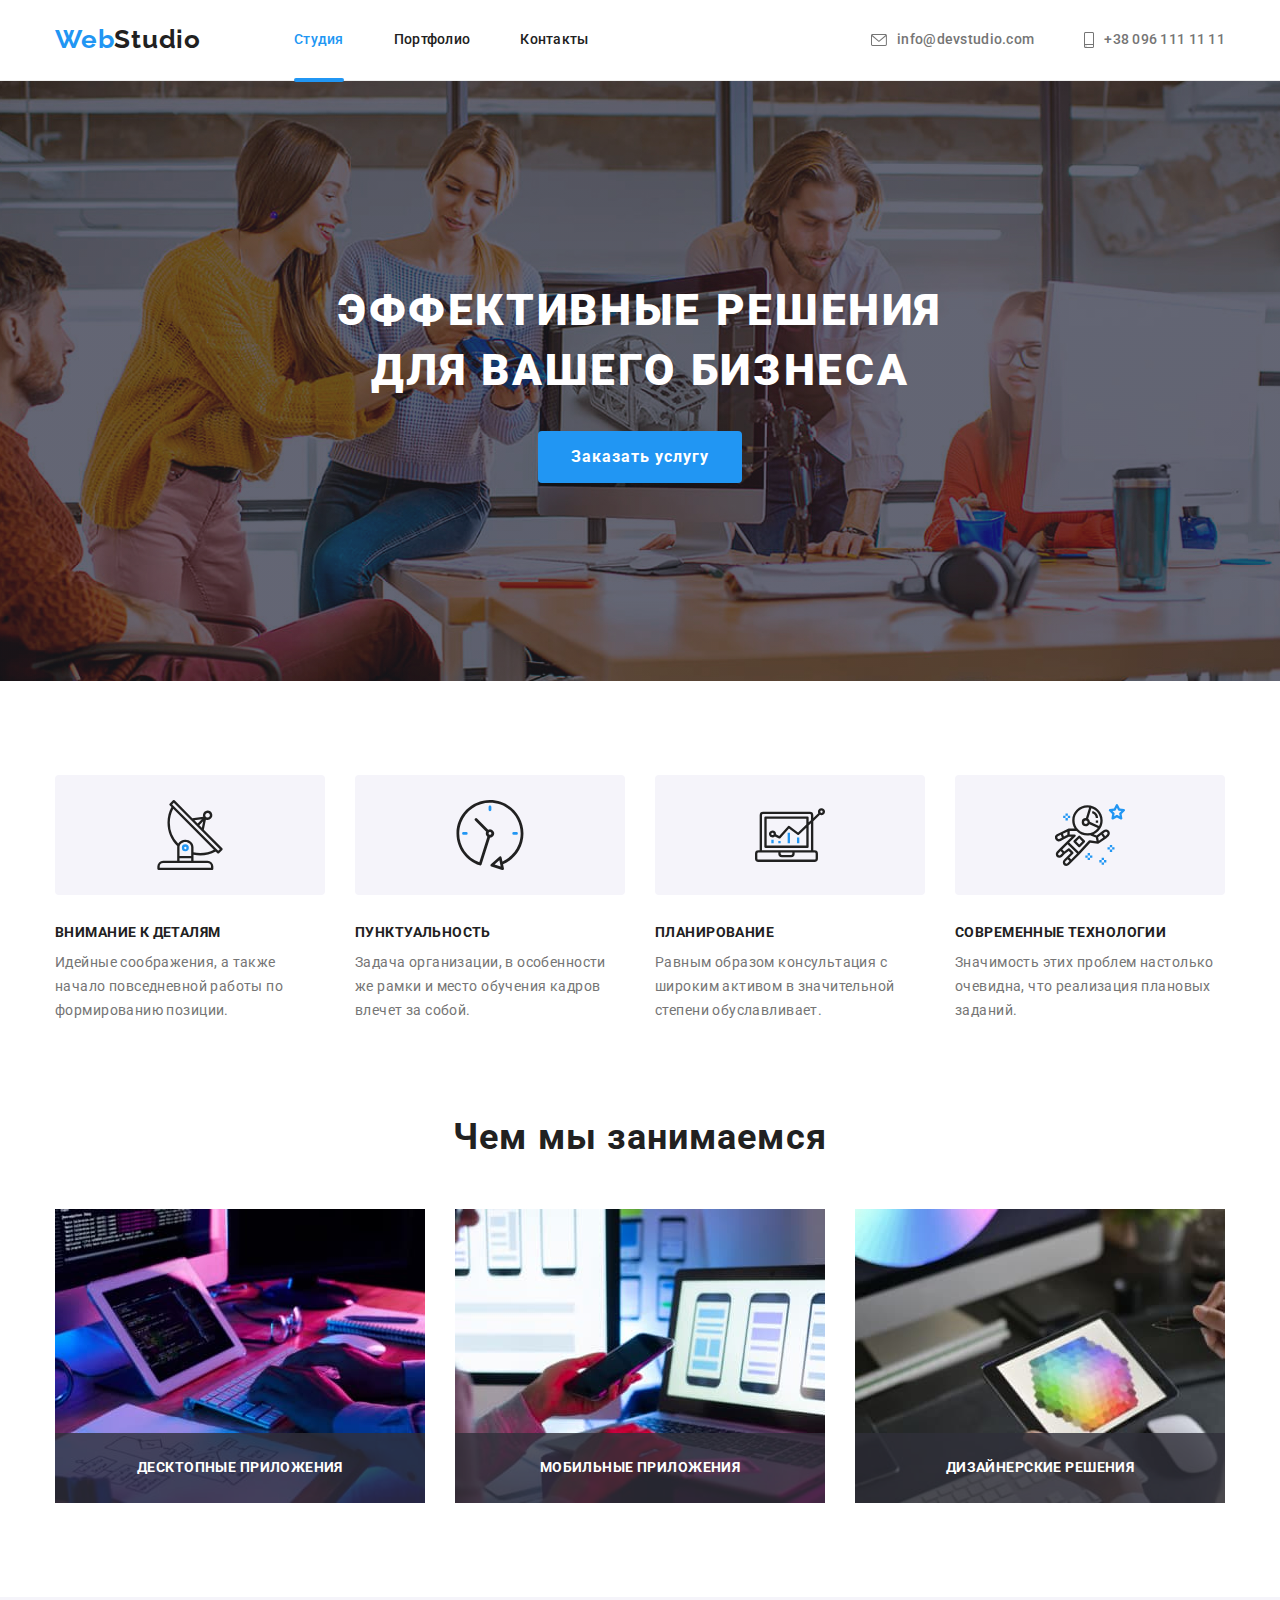
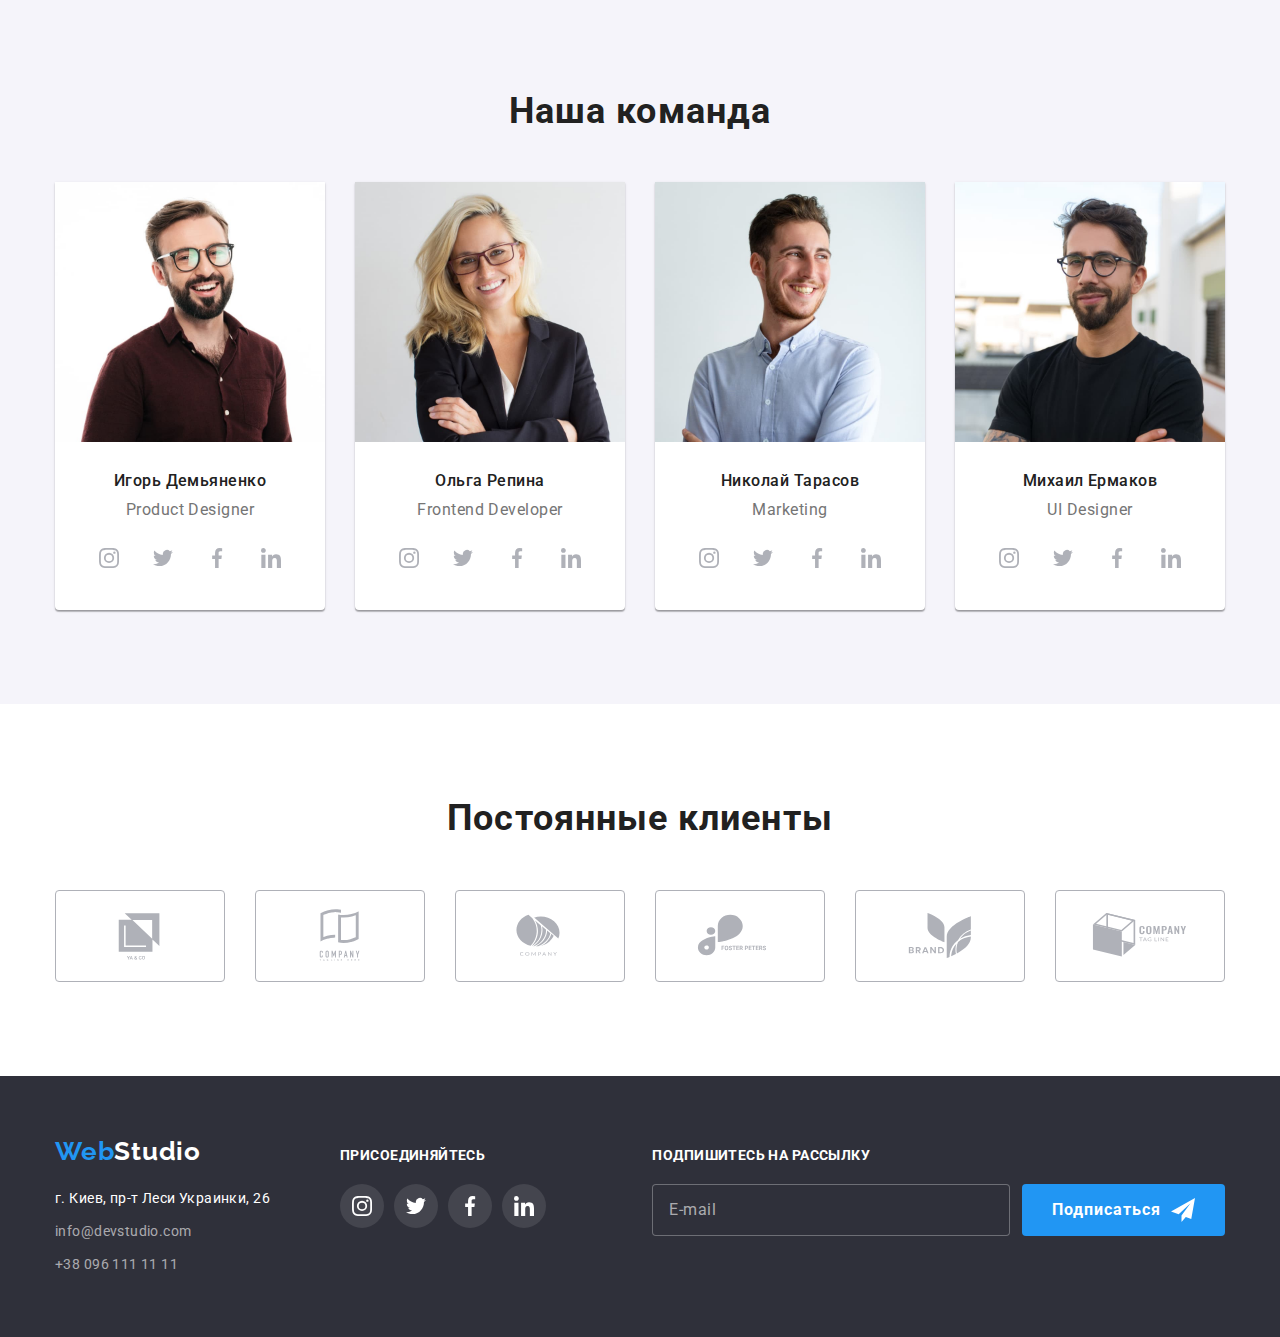
==== index.html @ a0049882 "Clone" ====
<!DOCTYPE html>
<html lang="ru">
  <head>
    <meta charset="UTF-8" />
    <meta http-equiv="X-UA-Compatible" content="IE=edge" />
    <meta name="viewport" content="width=device-width, initial-scale=1.0" />
    <title>Студия</title>
    <link rel="preconnect" href="https://fonts.googleapis.com" />
    <link rel="preconnect" href="https://fonts.gstatic.com" crossorigin />
    <link
      href="https://fonts.googleapis.com/css2?family=Raleway:wght@700&family=Roboto:wght@400;500;700&display=swap"
      rel="stylesheet"
    />
    <link
      rel="stylesheet"
      href="https://cdnjs.cloudflare.com/ajax/libs/modern-normalize/1.1.0/modern-normalize.min.css"
    />
    <link rel="stylesheet" href="./css/styles.css" />
  </head>
  <body>
    <!--Верхняя линия -->
    <header class="page-header">
      <div class="container header">
        <nav class="navbar">
          <a href="" lang="en" class="logo link">
            Web<span class="logo-black">Studio</span>
          </a>
          <ul class="site-nav list">
            <li class="item">
              <a href="./index.html" class="link current">Студия</a>
            </li>
            <li class="item">
              <a href="./potrfolio.html" class="link">Портфолио</a>
            </li>
            <li class="item"><a href="" class="link">Контакты</a></li>
          </ul>
        </nav>
        <ul class="contacts list">
          <li class="item">
            <a href="mailto:info@devstudio.com" class="link">
              <svg class="contacts-icon" width="16" height="12">
                <use href="./images/sprite.svg#icon-mail"></use></svg
              >info@devstudio.com</a
            >
          </li>
          <li class="item">
            <a href="tel:+380961111111" class="link"
              ><svg class="contacts-icon" width="10" height="16">
                <use href="./images/sprite.svg#icon-tel"></use></svg
              >+38 096 111 11 11</a
            >
          </li>
        </ul>
      </div>
    </header>
    <main>
      <!--Герой-->
      <section class="section hero">
        <div class="container">
          <h1 class="hero-title">Эффективные решения для вашего бизнеса</h1>
          <button data-modal-open type="button" class="button primary">
            Заказать услугу
          </button>
        </div>
      </section>
      <!--Особенности-->
      <section class="section">
        <div class="container">
          <ul class="features list">
            <li class="item">
              <div class="features-thumb">
                <svg class="features-icon" width="70" height="70">
                  <use href="./images/sprite.svg#icon-antenna"></use>
                </svg>
              </div>
              <h3 class="features-title">Внимание к деталям</h3>
              <p class="features-text">
                Идейные соображения, а также начало повседневной работы по
                формированию позиции.
              </p>
            </li>
            <li class="item">
              <div class="features-thumb">
                <svg class="features-icon" width="70" height="70">
                  <use href="./images/sprite.svg#icon-clock"></use>
                </svg>
              </div>
              <h3 class="features-title">Пунктуальность</h3>
              <p class="features-text">
                Задача организации, в особенности же рамки и место обучения
                кадров влечет за собой.
              </p>
            </li>
            <li class="item">
              <div class="features-thumb">
                <svg class="features-icon" width="70" height="70">
                  <use href="./images/sprite.svg#icon-diagram"></use>
                </svg>
              </div>
              <h3 class="features-title">Планирование</h3>
              <p class="features-text">
                Равным образом консультация с широким активом в значительной
                степени обуславливает.
              </p>
            </li>
            <li class="item">
              <div class="features-thumb">
                <svg class="features-icon" width="70" height="70">
                  <use href="./images/sprite.svg#icon-astronaut"></use>
                </svg>
              </div>
              <h3 class="features-title">Современные технологии</h3>
              <p class="features-text">
                Значимость этих проблем настолько очевидна, что реализация
                плановых заданий.
              </p>
            </li>
          </ul>
        </div>
      </section>
      <!--Чем мы занимаемся-->
      <section class="section occupation-section">
        <div class="container">
          <h2 class="section-title">Чем мы занимаемся</h2>
          <ul class="occupation list">
            <li class="item">
              <div class="occupation-thumb">
                <img src="./images/occup1.jpg" alt="Верстка" width="370" />
                <p class="occupation-text">Десктопные приложения</p>
              </div>
            </li>
            <li class="item">
              <div class="occupation-thumb">
                <img
                  src="./images/occup2.jpg"
                  alt="Адаптивный веб-дизайн"
                  width="370"
                />
                <p class="occupation-text">Мобильные приложения</p>
              </div>
            </li>
            <li class="item">
              <div class="occupation-thumb">
                <img src="./images/occup3.jpg" alt="Веб-дизайн" width="370" />
                <p class="occupation-text">Дизайнерские решения</p>
              </div>
            </li>
          </ul>
        </div>
      </section>
      <!--Наша команда-->
      <section class="section team">
        <div class="container">
          <h2 class="section-title">Наша команда</h2>
          <ul class="team list">
            <li class="item">
              <img
                src="./images/team1.jpg"
                alt="Игорь Демьяненко"
                width="270"
              />
              <div class="team-information">
                <h3 class="team-members">Игорь Демьяненко</h3>
                <p lang="en" class="team-position">Product Designer</p>
                <ul class="team-social-list list">
                  <li class="item">
                    <a href="" class="team-social-thumb link"
                      ><svg class="team-social-icon" width="20" height="20">
                        <use
                          href="./images/sprite.svg#icon-instagram"
                        ></use></svg
                    ></a>
                  </li>
                  <li class="item">
                    <a href="" class="team-social-thumb link"
                      ><svg class="team-social-icon" width="20" height="20">
                        <use href="./images/sprite.svg#icon-twitter"></use></svg
                    ></a>
                  </li>
                  <li class="item">
                    <a href="" class="team-social-thumb link"
                      ><svg class="team-social-icon" width="20" height="20">
                        <use
                          href="./images/sprite.svg#icon-facebook"
                        ></use></svg
                    ></a>
                  </li>
                  <li class="item">
                    <a href="" class="team-social-thumb link"
                      ><svg class="team-social-icon" width="20" height="20">
                        <use
                          href="./images/sprite.svg#icon-linkedin"
                        ></use></svg
                    ></a>
                  </li>
                </ul>
              </div>
            </li>
            <li class="item">
              <img src="./images/team2.jpg" alt="Ольга Репина" width="270" />
              <div class="team-information">
                <h3 class="team-members">Ольга Репина</h3>
                <p lang="en" class="team-position">Frontend Developer</p>
                <ul class="team-social-list list">
                  <li class="item">
                    <a href="" class="team-social-thumb link"
                      ><svg class="team-social-icon" width="20" height="20">
                        <use
                          href="./images/sprite.svg#icon-instagram"
                        ></use></svg
                    ></a>
                  </li>
                  <li class="item">
                    <a href="" class="team-social-thumb link"
                      ><svg class="team-social-icon" width="20" height="20">
                        <use href="./images/sprite.svg#icon-twitter"></use></svg
                    ></a>
                  </li>
                  <li class="item">
                    <a href="" class="team-social-thumb link"
                      ><svg class="team-social-icon" width="20" height="20">
                        <use
                          href="./images/sprite.svg#icon-facebook"
                        ></use></svg
                    ></a>
                  </li>
                  <li class="item">
                    <a href="" class="team-social-thumb link"
                      ><svg class="team-social-icon" width="20" height="20">
                        <use
                          href="./images/sprite.svg#icon-linkedin"
                        ></use></svg
                    ></a>
                  </li>
                </ul>
              </div>
            </li>
            <li class="item">
              <img src="./images/team3.jpg" alt="Николай Тарасов" width="270" />
              <div class="team-information">
                <h3 class="team-members">Николай Тарасов</h3>
                <p lang="en" class="team-position">Marketing</p>
                <ul class="team-social-list list">
                  <li class="item">
                    <a href="" class="team-social-thumb link"
                      ><svg class="team-social-icon" width="20" height="20">
                        <use
                          href="./images/sprite.svg#icon-instagram"
                        ></use></svg
                    ></a>
                  </li>
                  <li class="item">
                    <a href="" class="team-social-thumb link"
                      ><svg class="team-social-icon" width="20" height="20">
                        <use href="./images/sprite.svg#icon-twitter"></use></svg
                    ></a>
                  </li>
                  <li class="item">
                    <a href="" class="team-social-thumb link"
                      ><svg class="team-social-icon" width="20" height="20">
                        <use
                          href="./images/sprite.svg#icon-facebook"
                        ></use></svg
                    ></a>
                  </li>
                  <li class="item">
                    <a href="" class="team-social-thumb link"
                      ><svg class="team-social-icon" width="20" height="20">
                        <use
                          href="./images/sprite.svg#icon-linkedin"
                        ></use></svg
                    ></a>
                  </li>
                </ul>
              </div>
            </li>
            <li class="item">
              <img src="./images/team4.jpg" alt="Михаил Ермаков" width="270" />
              <div class="team-information">
                <h3 class="team-members">Михаил Ермаков</h3>
                <p lang="en" class="team-position">UI Designer</p>
                <ul class="team-social-list list">
                  <li class="item">
                    <a href="" class="team-social-thumb link"
                      ><svg class="team-social-icon" width="20" height="20">
                        <use
                          href="./images/sprite.svg#icon-instagram"
                        ></use></svg
                    ></a>
                  </li>
                  <li class="item">
                    <a href="" class="team-social-thumb link"
                      ><svg class="team-social-icon" width="20" height="20">
                        <use href="./images/sprite.svg#icon-twitter"></use></svg
                    ></a>
                  </li>
                  <li class="item">
                    <a href="" class="team-social-thumb link"
                      ><svg class="team-social-icon" width="20" height="20">
                        <use
                          href="./images/sprite.svg#icon-facebook"
                        ></use></svg
                    ></a>
                  </li>
                  <li class="item">
                    <a href="" class="team-social-thumb link"
                      ><svg class="team-social-icon" width="20" height="20">
                        <use
                          href="./images/sprite.svg#icon-linkedin"
                        ></use></svg
                    ></a>
                  </li>
                </ul>
              </div>
            </li>
          </ul>
        </div>
      </section>
      <section class="section clients">
        <div class="container">
          <h2 class="section-title">Постоянные клиенты</h2>
          <ul class="clients-list list">
            <li class="item">
              <a href="" class="client-thumb link">
                <svg class="clients-icon" width="106" height="60">
                  <use href="./images/sprite.svg#icon-client-1"></use>
                </svg>
              </a>
            </li>
            <li class="item">
              <a href="" class="client-thumb link">
                <svg class="clients-icon" width="106" height="60">
                  <use href="./images/sprite.svg#icon-client-2"></use>
                </svg>
              </a>
            </li>
            <li class="item">
              <a href="" class="client-thumb link">
                <svg class="clients-icon" width="106" height="60">
                  <use href="./images/sprite.svg#icon-client-3"></use>
                </svg>
              </a>
            </li>
            <li class="item">
              <a href="" class="client-thumb link">
                <svg class="clients-icon" width="106" height="60">
                  <use href="./images/sprite.svg#icon-client-4"></use>
                </svg>
              </a>
            </li>
            <li class="item">
              <a href="" class="client-thumb link">
                <svg class="clients-icon" width="106" height="60">
                  <use href="./images/sprite.svg#icon-client-5"></use>
                </svg>
              </a>
            </li>
            <li class="item">
              <a href="" class="client-thumb link">
                <svg class="clients-icon" width="106" height="60">
                  <use href="./images/sprite.svg#icon-client-6"></use>
                </svg>
              </a>
            </li>
          </ul>
        </div>
      </section>
    </main>
    <!--Футер-->
    <footer class="section footer">
      <div class="container footer-flex">
        <div class="address-information">
          <a href="" lang="en" class="logo-footer link">
            Web<span class="logo-white">Studio</span>
          </a>
          <address class="address">
            <ul class="address-list list">
              <li class="item address-city">г. Киев, пр-т Леси Украинки, 26</li>
              <li class="item">
                <a href="mailto:info@devstudio.com" class="address-mail link"
                  >info@devstudio.com</a
                >
              </li>
              <li class="item">
                <a href="tel:+380961111111" class="address-tel link"
                  >+38 096 111 11 11</a
                >
              </li>
            </ul>
          </address>
        </div>
        <div class="footer-social">
          <p class="footer-text">Присоединяйтесь</p>
          <ul class="footer-social-list list">
            <li class="item">
              <a href="" class="footer-social-thumb link"
                ><svg class="footer-social-icon" width="20" height="20">
                  <use href="./images/sprite.svg#icon-instagram"></use></svg
              ></a>
            </li>
            <li class="item">
              <a href="" class="footer-social-thumb link"
                ><svg class="footer-social-icon" width="20" height="20">
                  <use href="./images/sprite.svg#icon-twitter"></use></svg
              ></a>
            </li>
            <li class="item">
              <a href="" class="footer-social-thumb link"
                ><svg class="footer-social-icon" width="20" height="20">
                  <use href="./images/sprite.svg#icon-facebook"></use></svg
              ></a>
            </li>
            <li class="item">
              <a href="" class="footer-social-thumb link"
                ><svg class="footer-social-icon" width="20" height="20">
                  <use href="./images/sprite.svg#icon-linkedin"></use></svg
              ></a>
            </li>
          </ul>
        </div>
        <div class="subscribe-information">
          <p class="subscribe-text">Подпишитесь на рассылку</p>
          <form class="subscribe">
            <div class="subscribe-form">
              <label for="subscribe"></label>
              <input
                type="email"
                name="subscribe"
                id="subscribe"
                placeholder="E-mail"
              />
              <button type="submit" class="button primary btn-subscribe">
                Подписаться
                <svg width="24" height="24" class="subscribe-icon">
                  <use href="./images/sprite.svg#icon-send"></use>
                </svg>
              </button>
            </div>
          </form>
        </div>
      </div>
    </footer>
    <div class="backdrop is-hidden" data-modal>
      <div class="modal">
        <button data-modal-close type="button" class="button-modal">
          <svg width="18" height="18">
            <use href="./images/sprite.svg#icon-close"></use>
          </svg>
        </button>
        <p class="modal-text">Оставьте свои данные, мы вам перезвоним</p>
        <form>
          <div class="modal-form">
            <label for="name" class="form-text">Имя</label>
            <input type="text" name="name" id="name" />
            <svg class="modal-icon" width="12" height="12">
              <use href="./images/sprite.svg#icon-person"></use>
            </svg>
          </div>
          <div class="modal-form">
            <label for="tel" class="form-text">Телефон</label>
            <input type="tel" name="tel" id="tel" />
            <svg class="modal-icon" width="13" height="13">
              <use href="./images/sprite.svg#icon-tel-modal"></use>
            </svg>
          </div>
          <div class="modal-form">
            <label for="mail" class="form-text">Почта</label>
            <input type="email" name="mail" id="mail" />
            <svg class="modal-icon" width="15" height="12">
              <use href="./images/sprite.svg#icon-mail-modal"></use>
            </svg>
          </div>
          <div class="modal-form">
            <label for="comment" class="form-text">Комментарий</label>
            <textarea
              name="comment"
              id="comment"
              rows="7"
              placeholder="Введите текст"
            ></textarea>
          </div>
          <div class="modal-policy">
            <label for="policy" class="policy-text">
              <input
                type="checkbox"
                name="policy"
                id="policy"
                class="visually-hidden checkbox"
              />
              <svg class="check-icon" width="16" height="15">
                <use href="./images/sprite.svg#icon-check"></use>
              </svg>
              Соглашаюсь с рассылкой и принимаю
              <a href="" class="policy-link">Условия договора</a></label
            >
            <button type="submit" class="button submit-button">
              Отправить
            </button>
          </div>
        </form>
      </div>
    </div>
    <script src="./js/modal.js"></script>
  </body>
</html>
---- css/styles.css ----
:root{
--primary-text-color: #212121;
--secondary-text-color: #757575 ;
--accent-color: #2196F3;
--primary-white-color: #FFFFFF;
--button-bg-color: #F5F4FA;
--features-bg-color: #F5F4FA;
--team-bg-color: #F5F4FA;
--color-hover: #188ce8;
--secondary-bg-color: #2F303A;
--footer-address-color: rgba(255, 255, 255, 0.6);
--border-color: #EEEEEE;
--client-color: #AFB1B8;
--team-social-icons: #AFB1B8;
}

/*-----------------General*-----------------------*/
body {
    background-color: var(--primary-white-color);
    color: var(--primary-text-color);
    font-family: Roboto, sans-serif;
    font-size: 14px;
}

h1,
h2,
h3,
p
{
    margin-top: 0;
    margin-bottom: 0;
}

img{
    display: block;
}

.visually-hidden {
    clip: rect(0 0 0 0);
    clip-path: inset(50%);
    height: 1px;
    overflow: hidden;
    position: absolute;
    white-space: nowrap;
    width: 1px;
}

.container {
    width: 1200px;
    margin-left: auto;
    margin-right: auto;
    padding-left: 15px;
    padding-right: 15px;
    /*outline: 2px solid tomato;*/
}

.section {
    padding-top: 94px;
    padding-bottom: 94px;
}

.section-title {
    margin-bottom: 50px;

    font-size: 36px;
    line-height: 1.16;
    text-align: center;
    letter-spacing: 0.03em;
}
/* All lists*/
.list {
    list-style: none;
    padding: 0;
    margin: 0;
}

/*All links*/
.link{
    text-decoration: none;
}

/*----Header----*/
.page-header{
    border-bottom: 1px solid var(--border-color);
}
.header{
    display: flex;
    text-align: center;
}

 /*Logo*/
.navbar{
    display: flex;
    text-align: center;
}
.logo,
.logo-footer {
    padding-top: 24px;
    padding-bottom: 25px;

    color: var(--accent-color);
    font-family: Raleway, sans-serif;
    font-weight: 700;
    font-size: 26px;
    line-height: 1.2;
    letter-spacing: 0.03em;
}

.logo-footer{
    padding: 0px;
}
.logo-black {
    color: var(--primary-text-color);
}

.logo-white{
 color: var(--primary-white-color);
}


.site-nav{
    display: flex;
    margin-left: 93px;
    
}

.site-nav .item {
    position: relative;
}

.site-nav .item + .item{
    margin-left: 50px;
}
.site-nav .link {
    display: block;
    padding-top: 32px;
    padding-bottom: 32px;

    color: var(--primary-text-color);
    font-weight: 500;
    line-height: 1.14;
    letter-spacing: 0.02em;

    transition: color 250ms cubic-bezier(0.4, 0, 0.2, 1);
}
 
.site-nav .link::after{
    content: '';

    position: absolute;
    bottom: -2px;
    left: 0;

    display: block;

    width: 100%;
    height: 4px;
    border-radius: 2px;
    background-color: var(--accent-color);
    transform: scaleX(0);
    transition: transform 250ms cubic-bezier(0.4, 0, 0.2, 1);

}
.site-nav .link.current::after{
    transform: scaleX(1);
}

.site-nav .link:hover::after,
.site-nav .link:focus::after{
    transform: scaleX(1);
}

.site-nav .link:hover,
.site-nav .link:focus,
.contacts .link:hover,
.contacts .link:focus {
     color: var(--color-hover);
}

.site-nav .link.current {
     color: var(--accent-color);
}

.contacts{
    display:flex;
    margin-left: auto;

}

.contacts-icon{
    margin-right: 10px;
    fill: currentColor;

}


.contacts .item + .item{
    margin-left: 50px;
}


.contacts .link {
    display: flex;
    align-items: center;
    padding-top: 32px;
    padding-bottom: 32px;

    color: var(--secondary-text-color);
    text-decoration: none;
    font-weight: 500;
    line-height: 1.14;
    letter-spacing: 0.02em;

    transition: color 250ms cubic-bezier(0.4, 0, 0.2, 1);
 }
    
 /*Footer*/
    
.footer {
    padding-top: 60px;
    padding-bottom: 60px;

    background-color: var(--secondary-bg-color);
    
}

 .footer-flex {
     display: flex;
     align-items: baseline;
 }

.address {
    margin-top: 20px;
}

.address-list .item + .item{
    margin-top: 9px;
}

.address-city {
    color: var(--primary-white-color);
    font-style: normal;
    font-weight: 400;
    line-height: 1.71;
    letter-spacing: 0.03em;

}
    
.address-mail,
.address-tel {
    font-style: normal;
    color: var(--footer-address-color);
    font-weight: 400;
    line-height: 1.71;
    letter-spacing: 0.03em;

    transition: color 250ms cubic-bezier(0.4, 0, 0.2, 1);

 }
 .address-mail:focus,
 .address-mail:hover,
 .address-tel:focus,
 .address-tel:hover{
     color: var(--color-hover);
 }

 .footer-text{
     margin-bottom: 20px;

    color: var(--primary-white-color);
    font-weight: 700;
    font-size: 14px;
    line-height: 1.14;
    letter-spacing: 0.03em;
    text-transform: uppercase;
 }

.footer-social{
    margin-left: 70px;
}

.footer-social-list .item+.item{
    margin-left: 10px;
    
}
.footer-social-list{
    display: flex;

}


.footer-social-thumb{
    display: flex;
    justify-content: center;
    align-items: center;

    width: 44px;
    height: 44px;
    border-radius: 50%;
    background-color:  rgba(255, 255, 255, 0.1);
    fill: var(--primary-white-color);

    transition: background-color 250ms cubic-bezier(0.4, 0, 0.2, 1);

}

.footer-social-thumb:hover,
.footer-social-thumb:focus{
    background-color: var(--accent-color);
}

.subscribe-information{
    margin-left: auto;
}

.subscribe-form{
    display: flex;

}

.subscribe-icon {
    margin-left: 10px;

}

.button.btn-subscribe{
    display: inline-flex;
    align-items: center;
    margin-left: 12px;
    padding: 10px 29px;
}

.subscribe-text{
    margin-bottom: 20px;

    color: var(--primary-white-color);
    font-style: normal;
        font-weight: 700;
        font-size: 14px;
        line-height: 1.14;
        letter-spacing: 0.03em;
        text-transform: uppercase;
}
.subscribe input{
    margin: 0;
    color: var(--primary-white-color);
    width: 358px;
    background-color:  #2F303A;
    padding: 15px 0 15px 16px;
    border: 1px solid rgba(255, 255, 255, 0.3);
    border-radius: 4px;
}

.subscribe input::placeholder {
    font-style: normal;
    font-weight: 400;
    font-size: 16px;
    line-height: 1.25;
    letter-spacing: 0.03em;
    color: rgba(255, 255, 255, 0.6);
}

        /*Buttons*/
.button {
    display: inline-block;
    border-radius: 4px;
    padding: 10px 32px;
    min-width: 200px;
    border: 1px solid transparent;

    font-family: inherit;
    text-align: center;
    color: var(--primary-white-color);
    background-color: var(--accent-color);
    cursor: pointer;
}

.button.primary {
    
    font-weight: 700;
    font-size: 16px;
    line-height: 1.88;
    letter-spacing: 0.06em;

    transition: background-color 250ms cubic-bezier(0.4, 0, 0.2, 1);

}

.button.secondary {
    min-width: 73px;
    padding: 6px 22px;

    color: var(--primary-text-color);
    background-color: var(--button-bg-color);
    font-weight: 500;
    font-size: 16px;
    line-height: 1.62;
    letter-spacing: 0.03em;

    transition: background-color 250ms cubic-bezier(0.4, 0, 0.2, 1),
    color 250ms cubic-bezier(0.4, 0, 0.2, 1), box-shadow 250ms cubic-bezier(0.4, 0, 0.2, 1);
}

.button-modal {
    display: flex;
    position: absolute;
    top: 8px;
    right: 8px;
    justify-content: center;
    align-items: center;

     width: 30px;
     height: 30px;
     border-radius: 50%;
     border: 1px solid rgba(0, 0, 0, 0.1);
     background-color: #FFFFFF;
     cursor: pointer;
     transition: fill 250ms cubic-bezier(0.4, 0, 0.2, 1), border-color 250ms cubic-bezier(0.4, 0, 0.2, 1);

}

.button-modal:hover,
.button-modal:focus{
    border-color: var(--accent-color);
    fill: var(--accent-color);
}
    
.button.primary:focus,
.button.primary:hover{
    background-color:var(--color-hover) ;
}

.button.main-secondary {
    color: var(--primary-white-color);
    background-color: var(--color-hover);
}

.button.secondary:focus,
.button.secondary:hover{
    color: var(--primary-white-color);
    background-color: var(--color-hover);
    box-shadow: 0px 3px 1px rgba(0, 0, 0, 0.1), 0px 1px 2px rgba(0, 0, 0, 0.08), 0px 2px 2px rgba(0, 0, 0, 0.12);
 
}
   
 /* -----------------------Index*-----------------------*/

    /*Section hero*/

.hero{
    text-align: center;
    padding-top: 200px;
    padding-bottom: 200px;
    max-width: 1600px;
    height: 600px;
    margin-left: auto;
    margin-right: auto;

    background-color: var(--secondary-bg-color);
    background-image: linear-gradient(rgba(47, 48, 58, 0.4), rgba(47, 48, 58, 0.4)),
    url(../images/overlay.jpg);
    background-position: center;
    background-size: cover;
    background-repeat: no-repeat;
}

.hero-title{
    width: 696px;
    margin-right: auto;
    margin-left: auto;
    margin-bottom: 30px;

    color: var(--primary-white-color);
    font-weight: 900;
    font-size: 44px;
    line-height: 1.36;
    letter-spacing: 0.06em;
    text-transform: uppercase;

}

/*________MODAL______*/

.backdrop {
    position: fixed;
    top: 0;
    left: 0;
    width: 100%;
    height: 100%;
    background-color: rgba(0, 0, 0, 0.2);
    transition: opacity 250ms cubic-bezier(0.4, 0, 0.2, 1), visibility 250ms cubic-bezier(0.4, 0, 0.2, 1);
    opacity: 1;
}

.backdrop.is-hidden {
    opacity: 0;
    pointer-events: none;
    transition: opacity 250ms cubic-bezier(0.4, 0, 0.2, 1);
}
.backdrop.is-hidden .modal{
    transform: translate(-50%, -50%) scale(1.3);
}

.modal {
    position: absolute;
    padding: 40px;
    top: 50%;
    left: 50%;
    transform: translate(-50%, -50%) scale(1);

    width: 528px;
    min-height: 581px;
    background-color: var(--primary-white-color);

    transition: transform 250ms cubic-bezier(0.4, 0, 0.2, 1);
}

.modal-text {
    margin-bottom: 12px;
    text-align: center;
    font-weight: 700;
        font-size: 20px;
        line-height: 23px;
        text-align: center;
        letter-spacing: 0.03em;
}

.modal-form{
    display: flex;
    flex-direction: column;
    position: relative;
    margin-left: auto;
    margin-right: auto;
    margin-bottom: 10px;
    width: 448px;
}

.modal-form:nth-of-type(n+4){
    margin-bottom: 20px;
}

.modal-form input{
    margin-bottom: 100px;
    padding: 14px 42px;
    margin: 0;
    border-radius: 4px;
    border: 1px solid rgba(33, 33, 33, 0.2);

    transition: border-color 250ms cubic-bezier(0.4, 0, 0.2, 1);
}

.modal-form:focus-within > .modal-icon,
.modal-form input:focus,
.modal-form textarea:focus {
    outline: none;
    fill: var(--accent-color);
    border-color: var(--accent-color); 
}

.modal-form textarea{
    padding: 12px 16px;
    border-radius: 4px;
    border: 1px solid rgba(33, 33, 33, 0.2);
    resize: none;

    transition: border-color 250ms cubic-bezier(0.4, 0, 0.2, 1);
}

.modal-form textarea::placeholder{
        font-weight: 400;
        font-size: 12px;
        line-height: 1.16;
        letter-spacing: 0.01em;
        color: rgba(117, 117, 117, 0.5);
}

.form-text{
    margin-bottom: 4px;
        font-weight: 400;
            font-size: 12px;
            line-height: 1.16;
            letter-spacing: 0.01em;
            color: var(--secondary-text-color);
}

.modal-icon{
    position: absolute;
    top: 50%;
    left: 15px;
    transform: translateY(25%);
    transition: fill 250ms cubic-bezier(0.4, 0, 0.2, 1);
}


.modal-policy label{
        display: flex;
            align-items: center;
            justify-content: center;
            margin-bottom: 30px;
}
.check-icon{
    display: inline-block;
    margin-right: 8.38px;
    border: 2px solid #212121;
   border-radius: 2px;
    transition: background-color 250ms cubic-bezier(0.4, 0, 0.2, 1), 
    border-color 250ms cubic-bezier(0.4, 0, 0.2, 1);
}

.policy-text{
    font-weight: 400;
        font-size: 14px;
        line-height: 1.71;
        letter-spacing: 0.03em;
        color: var(--secondary-text-color);
}

.checkbox:checked + .check-icon{
    background-color: var(--accent-color);
    border-color: var(--accent-color);
}

.checkbox:focus + .check-icon{
    border-color: var(--accent-color);
}

.policy-link{
    margin-left: 3px;
    color: var(--accent-color);
    transition: color 250ms cubic-bezier(0.4, 0, 0.2, 1);
}

.policy-link:hover{
    color: var(--color-hover);
}
.submit-button{
    display: flex;    
    padding: 10px 55px;
    margin: auto;
    color: var(--primary-white-color);
    background-color: var(--accent-color);
    font-family: inherit;
    font-weight: 700;
    font-size: 16px;
    line-height: 1.88;
    letter-spacing: 0.06em;
    border-radius: 4px ;
    border-color: transparent;
    cursor: pointer;
    box-shadow: 0px 4px 4px rgba(0, 0, 0, 0.15);

    transition: background-color 250ms cubic-bezier(0.4, 0, 0.2, 1);
}

.submit-button:hover,
.submit-button:focus{
    background-color: var(--color-hover);
}
        /*Section features*/

.features{
    display: flex;
}
.features .item{
    width: 270px;
}

.features .features-thumb{
    margin-bottom: 30px;
    display: flex;
    justify-content: center;
    align-items: center;
    border-radius: 4px;
    height: 120px;
    background-color: var(--features-bg-color);
}

.features .item + .item{
    margin-left: 30px; 
}

.features-title {
    margin-bottom: 10px;

 
    font-size: 14px;
    line-height: 1.14;
    letter-spacing: 0.03em;
    text-transform: uppercase;
}

.features-text {
    color: var(--secondary-text-color);
    font-weight: 400;
    line-height: 1.71;
    letter-spacing: 0.03em;
 }


/*Section occupation*/

.occupation-section{
    padding-top: 0px;
}
.occupation{
    display: flex;
}

.occupation .item + .item{
    margin-left: 30px ;
}

.occupation-thumb{
    position: relative;
}

.occupation-text{
    display: flex;
    position: absolute;
    justify-content: center;
    align-items: center;
    bottom: 0;
    width: 100%;
    height: 70px;

    color: var(--primary-white-color);
    background-color: rgba(47, 48, 58, 0.8);
    font-weight: 700;
     font-size: 14px;
     line-height: 1.14;
     text-align: center;
    letter-spacing: 0.03em;
     text-transform: uppercase;
}
    /*Section team*/

.team{
    display: flex;
    background-color: var(--team-bg-color);
}

.team-information{
    padding: 30px 32px;
    
}

.team>.item + .item{
    margin-left: 30px;
}
.team>.item {
    background-color: var(--primary-white-color);
    box-shadow: 0px 1px 3px rgba(0, 0, 0, 0.12), 0px 1px 1px rgba(0, 0, 0, 0.14), 0px 2px 1px rgba(0, 0, 0, 0.2);
        border-radius: 0px 0px 4px 4px;
}

.team-members{
    margin-bottom: 10px;
    text-align: center;

    font-weight: 500;
    font-size: 16px;
    line-height: 1.18;
    letter-spacing: 0.03em;
}

.team-position{
    margin-bottom: 16px;
    text-align: center;

    color: var(--secondary-text-color);
    font-size: 16px;
    line-height: 1.18;
    letter-spacing: 0.03em;
}

.team-social-list {
    display: flex;
}

.team-social-list>.item + .item{
    margin-left: 10px;
}

.team-social-thumb {
    display: flex;
    justify-content: center;
    align-items: center;

    width: 44px;
    height: 44px;
    border-radius: 50%;
    fill: var(--team-social-icons);

    transition: background-color 250ms cubic-bezier(0.4, 0, 0.2, 1),
     fill 250ms cubic-bezier(0.4, 0, 0.2, 1);

}

.team-social-thumb:hover,
.team-social-thumb:focus {
    background-color: var(--accent-color);
    fill: var(--primary-white-color);
}

    /*--Clients--*/

.clients-list .item + .item{
    margin-left: 30px;
}
.clients-list .item {
  width: 170px;
}

.client-thumb{
    display: flex;
    justify-content: center;
    align-items: center;

    border: 1px solid var(--client-color);
    border-radius: 4px;
    height: 92px;
    outline: transparent;
    fill: var(--client-color);
    
    transition: border-color 250ms cubic-bezier(0.4, 0, 0.2, 1),
    fill 250ms cubic-bezier(0.4, 0, 0.2, 1);

}

.client-thumb:hover,
.client-thumb:focus{
    border-color: var(--accent-color);
    fill: var(--accent-color);
}
.clients-list{
    display: flex;
}

/*----------------------------Portfolio -----------------------*/

    /* Filter buttons*/

.filter{
    display: flex;
    margin-bottom: 50px;
    justify-content: center;
}

.filter .item+.item {
    margin-left: 8px;
}

    /*Portfolio*/

.portfolio{
    display: flex;
    flex-wrap: wrap;
    margin: -15px;

}

.portfolio .item {
    flex-basis: calc((100% - 9 * 15px) / 9);
    margin: 15px;
    
}

.portfolio-link{
    color: currentColor;
    display: block;
    transition: box-shadow 250ms cubic-bezier(0.4, 0, 0.2, 1) ;
}
.portfolio-link:hover,
.portfolio-link:focus{
    box-shadow: 0px 1px 1px rgba(0, 0, 0, 0.12), 0px 4px 4px rgba(0, 0, 0, 0.06), 1px 4px 6px rgba(0, 0, 0, 0.16);
}

.portfolio-thumb{
    position: relative;
    overflow: hidden;
    
}

.overlay-portfolio{
    position: absolute;
        top: 0;
        left: 0;
        width: 100%;
        height: 100%;
        transform: translateY(101%);
        background-color: rgba(33, 150, 243, 0.9);
        transition: transform 250ms cubic-bezier(0.4, 0, 0.2, 1);
}

.portfolio-link:hover .overlay-portfolio,
 .portfolio-link:focus .overlay-portfolio{
    transform: translateY(0);
}

.overlay-text{
    padding: 63px 24px;
    color: var(--primary-white-color) ;
    font-weight: 400;
        font-size: 18px;
        line-height: 1.56;
        letter-spacing: 0.03em;
        
}

.portfolio-information{
    padding-top: 20px;
    padding-bottom: 20px;
    padding-left: 24px;
    padding-right: 24px;
    border: 1px solid var(--border-color);
    border-top: 0;
}

.portfolio-title{
    margin-bottom: 4px;
    font-size: 18px;
    line-height: 2;
    letter-spacing: 0.06em;
}

.portfolio-text{
    color: var(--secondary-text-color);
    font-size: 16px;
    line-height: 1.88;
    letter-spacing: 0.03em;
}
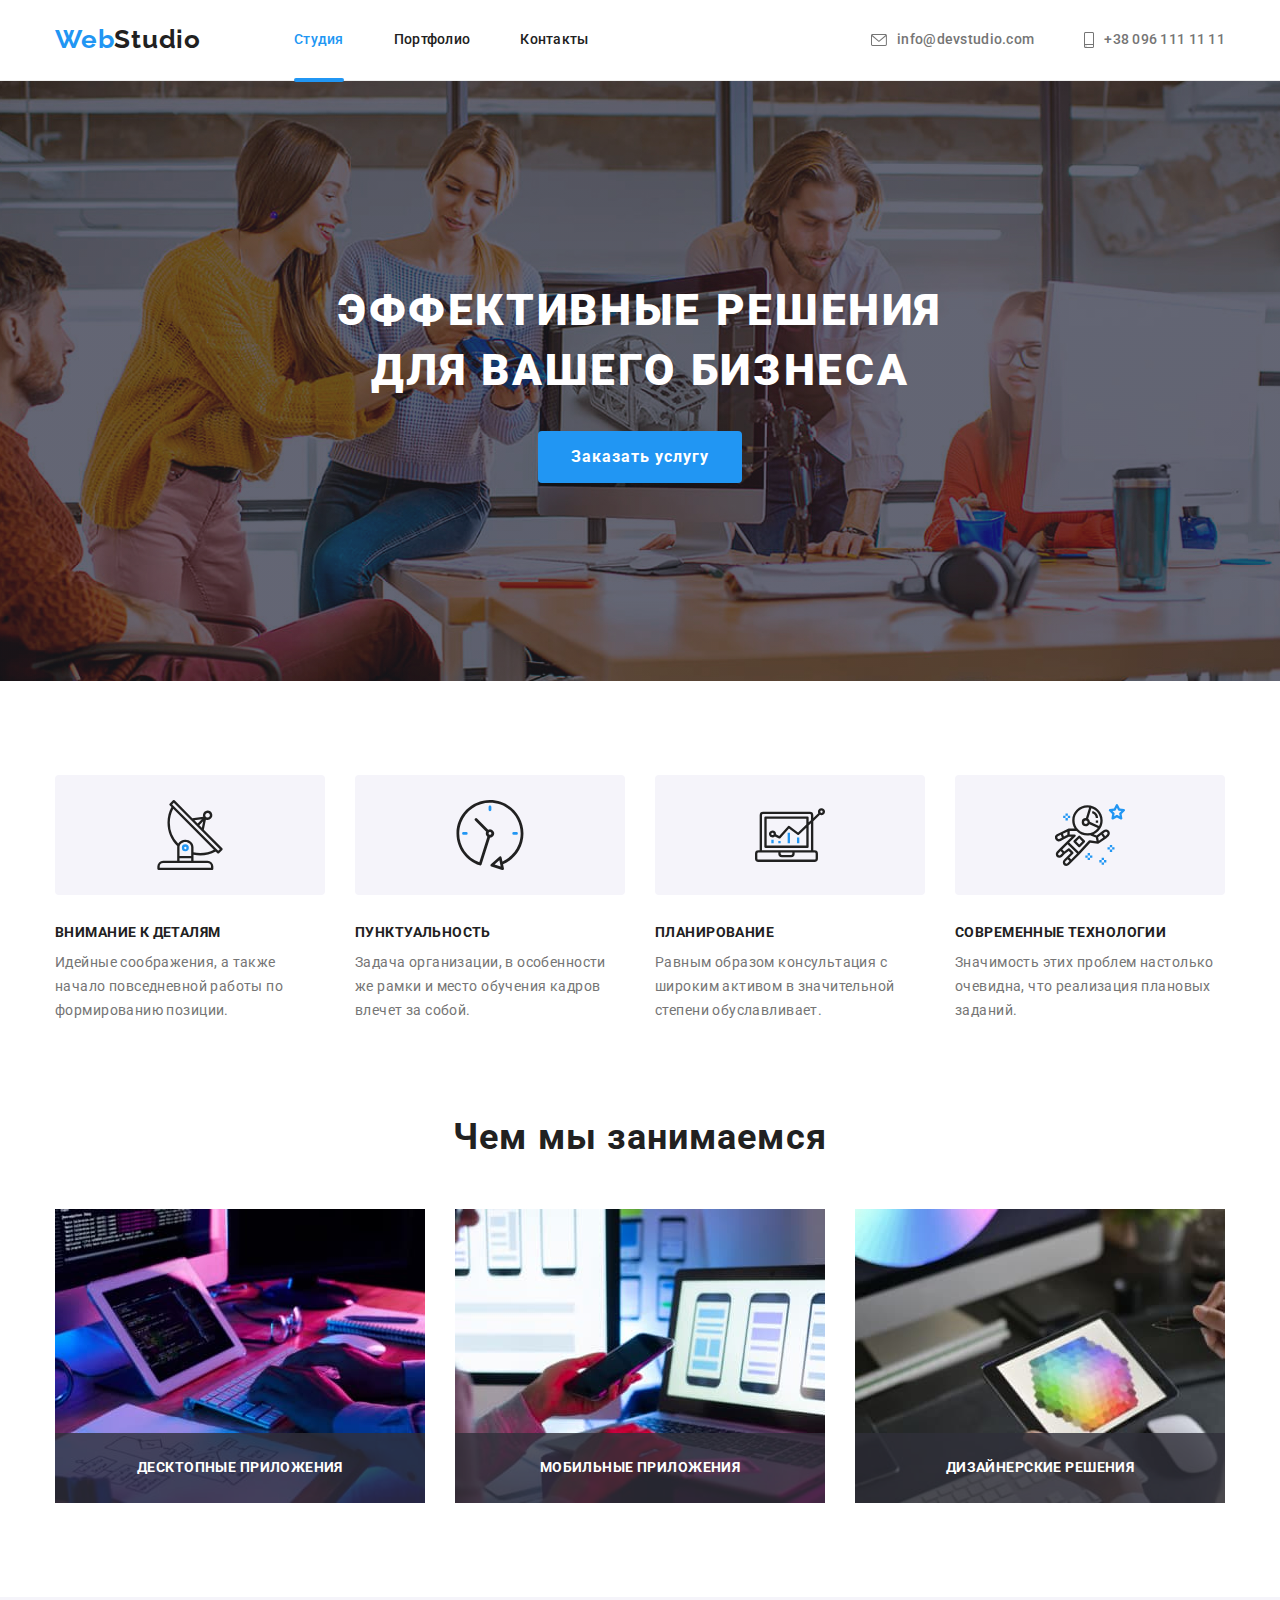
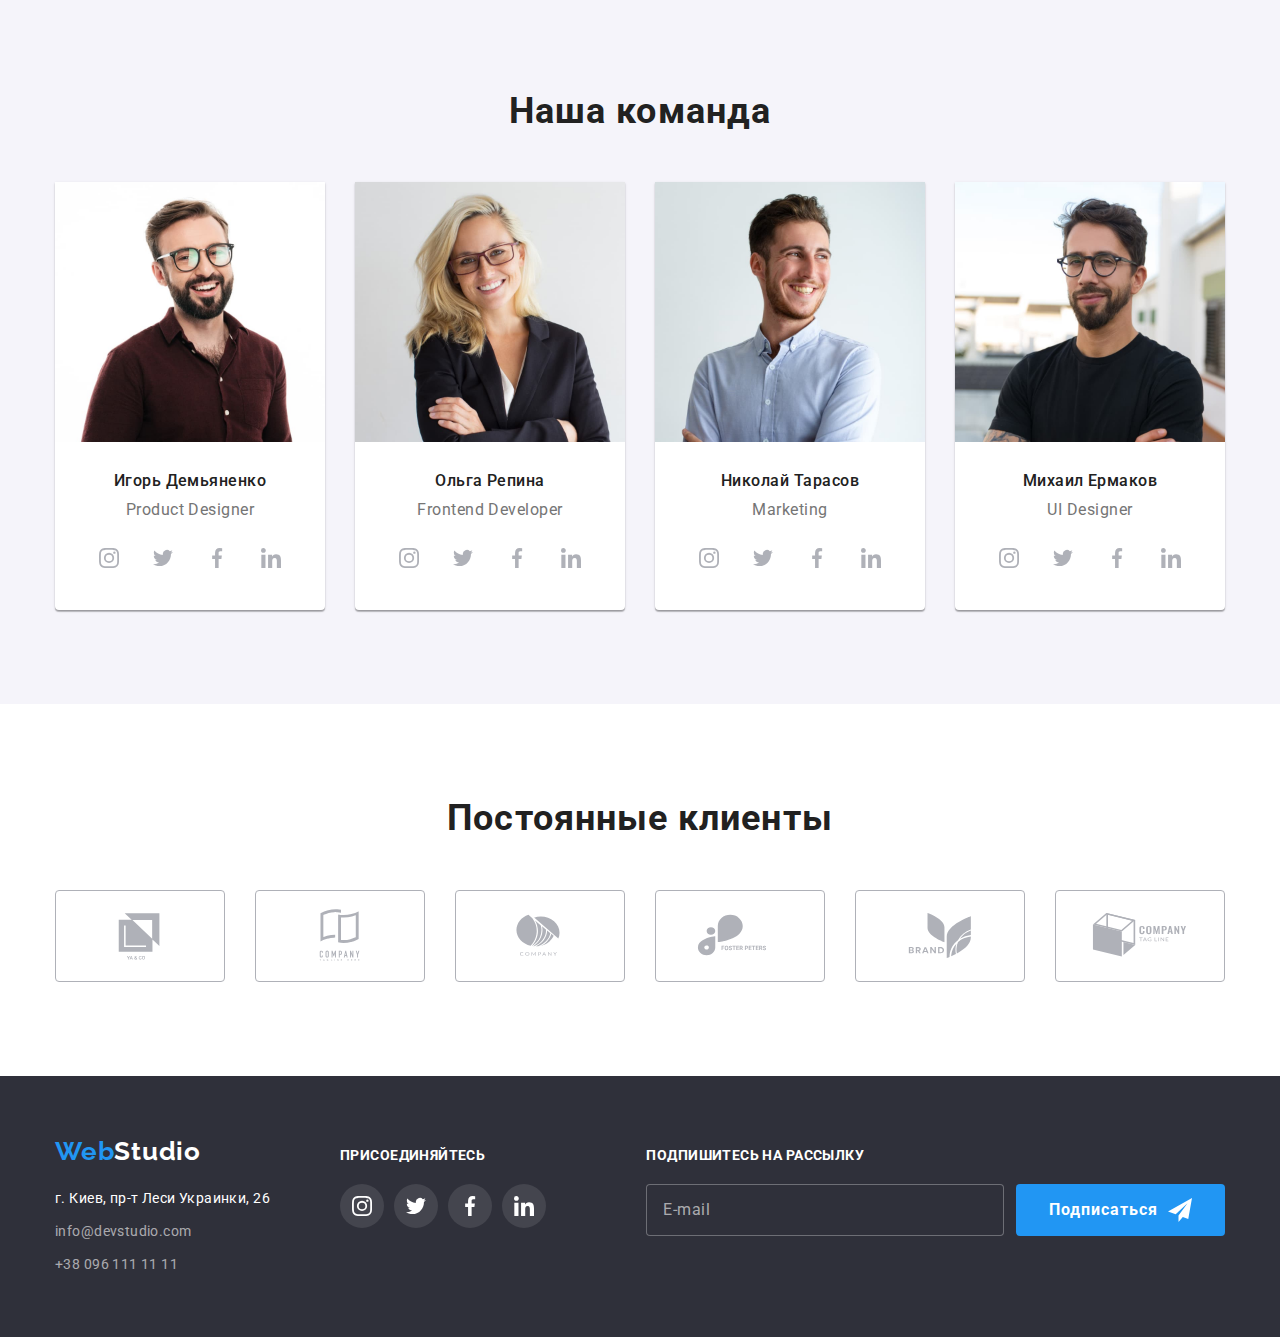
==== commit 99f85ae1: "Class changes" ====
--- a/index.html
+++ b/index.html
@@ -19,33 +19,41 @@
   </head>
   <body>
     <!--Верхняя линия -->
-    <header class="page-header">
-      <div class="container header">
+    <header class="header">
+      <div class="container header__container">
         <nav class="navbar">
-          <a href="" lang="en" class="logo link">
-            Web<span class="logo-black">Studio</span>
+          <a href="" lang="en" class="logo navbar__logo link">
+            Web<span class="navbar__logo--black">Studio</span>
           </a>
           <ul class="site-nav list">
-            <li class="item">
-              <a href="./index.html" class="link current">Студия</a>
-            </li>
-            <li class="item">
-              <a href="./potrfolio.html" class="link">Портфолио</a>
-            </li>
-            <li class="item"><a href="" class="link">Контакты</a></li>
+            <li class="site-nav__item">
+              <a
+                href="./index.html"
+                class="link site-nav__link site-nav__link--current"
+                >Студия</a
+              >
+            </li>
+            <li class="site-nav__item">
+              <a href="./potrfolio.html" class="link site-nav__link"
+                >Портфолио</a
+              >
+            </li>
+            <li class="site-nav__item">
+              <a href="" class="link site-nav__link">Контакты</a>
+            </li>
           </ul>
         </nav>
         <ul class="contacts list">
-          <li class="item">
-            <a href="mailto:info@devstudio.com" class="link">
-              <svg class="contacts-icon" width="16" height="12">
+          <li class="contacts__item">
+            <a href="mailto:info@devstudio.com" class="link contacts__link">
+              <svg class="contacts__icon" width="16" height="12">
                 <use href="./images/sprite.svg#icon-mail"></use></svg
               >info@devstudio.com</a
             >
           </li>
-          <li class="item">
-            <a href="tel:+380961111111" class="link"
-              ><svg class="contacts-icon" width="10" height="16">
+          <li class="contacts__item">
+            <a href="tel:+380961111111" class="link contacts__link"
+              ><svg class="contacts__icon" width="10" height="16">
                 <use href="./images/sprite.svg#icon-tel"></use></svg
               >+38 096 111 11 11</a
             >
@@ -367,22 +375,24 @@
       </section>
     </main>
     <!--Футер-->
-    <footer class="section footer">
-      <div class="container footer-flex">
-        <div class="address-information">
-          <a href="" lang="en" class="logo-footer link">
-            Web<span class="logo-white">Studio</span>
+    <footer class="footer">
+      <div class="container footer__container">
+        <div class="footer-address">
+          <a href="" lang="en" class="logo footer-address__logo link">
+            Web<span class="footer-address__logo--white">Studio</span>
           </a>
           <address class="address">
-            <ul class="address-list list">
-              <li class="item address-city">г. Киев, пр-т Леси Украинки, 26</li>
-              <li class="item">
-                <a href="mailto:info@devstudio.com" class="address-mail link"
+            <ul class="address__list list">
+              <li class="address__item">г. Киев, пр-т Леси Украинки, 26</li>
+              <li class="address__item">
+                <a
+                  href="mailto:info@devstudio.com"
+                  class="address__contacts link"
                   >info@devstudio.com</a
                 >
               </li>
-              <li class="item">
-                <a href="tel:+380961111111" class="address-tel link"
+              <li class="address__item">
+                <a href="tel:+380961111111" class="address__contacts link"
                   >+38 096 111 11 11</a
                 >
               </li>
@@ -390,38 +400,38 @@
           </address>
         </div>
         <div class="footer-social">
-          <p class="footer-text">Присоединяйтесь</p>
-          <ul class="footer-social-list list">
-            <li class="item">
-              <a href="" class="footer-social-thumb link"
-                ><svg class="footer-social-icon" width="20" height="20">
+          <p class="footer-social__text">Присоединяйтесь</p>
+          <ul class="footer-social__list list">
+            <li class="footer-social__item">
+              <a href="" class="footer-social__thumb link"
+                ><svg class="footer-social__icon" width="20" height="20">
                   <use href="./images/sprite.svg#icon-instagram"></use></svg
               ></a>
             </li>
-            <li class="item">
-              <a href="" class="footer-social-thumb link"
-                ><svg class="footer-social-icon" width="20" height="20">
+            <li class="footer-social__item">
+              <a href="" class="footer-social__thumb link"
+                ><svg class="footer-social__icon" width="20" height="20">
                   <use href="./images/sprite.svg#icon-twitter"></use></svg
               ></a>
             </li>
-            <li class="item">
-              <a href="" class="footer-social-thumb link"
-                ><svg class="footer-social-icon" width="20" height="20">
+            <li class="footer-social__item">
+              <a href="" class="footer-social__thumb link"
+                ><svg class="footer-social__icon" width="20" height="20">
                   <use href="./images/sprite.svg#icon-facebook"></use></svg
               ></a>
             </li>
-            <li class="item">
-              <a href="" class="footer-social-thumb link"
-                ><svg class="footer-social-icon" width="20" height="20">
+            <li class="footer-social__item">
+              <a href="" class="footer-social__thumb link"
+                ><svg class="footer-social__icon" width="20" height="20">
                   <use href="./images/sprite.svg#icon-linkedin"></use></svg
               ></a>
             </li>
           </ul>
         </div>
-        <div class="subscribe-information">
-          <p class="subscribe-text">Подпишитесь на рассылку</p>
+        <div class="footer-subscribe">
+          <p class="footer-subscribe__text">Подпишитесь на рассылку</p>
           <form class="subscribe">
-            <div class="subscribe-form">
+            <div class="subscribe__form">
               <label for="subscribe"></label>
               <input
                 type="email"
@@ -429,9 +439,9 @@
                 id="subscribe"
                 placeholder="E-mail"
               />
-              <button type="submit" class="button primary btn-subscribe">
+              <button type="submit" class="button subscribe__button--end">
                 Подписаться
-                <svg width="24" height="24" class="subscribe-icon">
+                <svg width="24" height="24" class="subscribe__icon">
                   <use href="./images/sprite.svg#icon-send"></use>
                 </svg>
               </button>
@@ -442,36 +452,36 @@
     </footer>
     <div class="backdrop is-hidden" data-modal>
       <div class="modal">
-        <button data-modal-close type="button" class="button-modal">
+        <button data-modal-close type="button" class="modal__btn-close">
           <svg width="18" height="18">
             <use href="./images/sprite.svg#icon-close"></use>
           </svg>
         </button>
-        <p class="modal-text">Оставьте свои данные, мы вам перезвоним</p>
+        <p class="modal__text">Оставьте свои данные, мы вам перезвоним</p>
         <form>
           <div class="modal-form">
-            <label for="name" class="form-text">Имя</label>
+            <label for="name" class="modal-form__text">Имя</label>
             <input type="text" name="name" id="name" />
-            <svg class="modal-icon" width="12" height="12">
+            <svg class="modal-form__icon" width="12" height="12">
               <use href="./images/sprite.svg#icon-person"></use>
             </svg>
           </div>
           <div class="modal-form">
-            <label for="tel" class="form-text">Телефон</label>
+            <label for="tel" class="modal-form__text">Телефон</label>
             <input type="tel" name="tel" id="tel" />
-            <svg class="modal-icon" width="13" height="13">
+            <svg class="modal-form__icon" width="13" height="13">
               <use href="./images/sprite.svg#icon-tel-modal"></use>
             </svg>
           </div>
           <div class="modal-form">
-            <label for="mail" class="form-text">Почта</label>
+            <label for="mail" class="modal-form__text">Почта</label>
             <input type="email" name="mail" id="mail" />
-            <svg class="modal-icon" width="15" height="12">
+            <svg class="modal-form__icon" width="15" height="12">
               <use href="./images/sprite.svg#icon-mail-modal"></use>
             </svg>
           </div>
           <div class="modal-form">
-            <label for="comment" class="form-text">Комментарий</label>
+            <label for="comment" class="modal-form__text">Комментарий</label>
             <textarea
               name="comment"
               id="comment"
@@ -480,22 +490,22 @@
             ></textarea>
           </div>
           <div class="modal-policy">
-            <label for="policy" class="policy-text">
+            <label for="policy" class="modal-policy__text">
               <input
                 type="checkbox"
                 name="policy"
                 id="policy"
-                class="visually-hidden checkbox"
+                class="visually-hidden modal-policy__checkbox"
               />
-              <svg class="check-icon" width="16" height="15">
+              <svg class="modal-policy__check-icon" width="16" height="15">
                 <use href="./images/sprite.svg#icon-check"></use>
               </svg>
               Соглашаюсь с рассылкой и принимаю
-              <a href="" class="policy-link">Условия договора</a></label
+              <a href="" class="modal-policy__link link"
+                >Условия договора</a
+              ></label
             >
-            <button type="submit" class="button submit-button">
-              Отправить
-            </button>
+            <button type="submit" class="button modal__btn">Отправить</button>
           </div>
         </form>
       </div>
--- a/css/styles.css
+++ b/css/styles.css
@@ -14,7 +14,7 @@
 --team-social-icons: #AFB1B8;
 }
 
-/*-----------------General*-----------------------*/
+/*______________General*____________*/
 body {
     background-color: var(--primary-white-color);
     color: var(--primary-text-color);
@@ -67,37 +67,39 @@
     text-align: center;
     letter-spacing: 0.03em;
 }
-/* All lists*/
+
+/*_____ALL LISTS____*/
 .list {
     list-style: none;
     padding: 0;
     margin: 0;
 }
 
-/*All links*/
+/*_____ALL LISTS____*/
 .link{
     text-decoration: none;
 }
 
-/*----Header----*/
-.page-header{
+/*_____________HEADER_____________*/
+.header{
     border-bottom: 1px solid var(--border-color);
 }
-.header{
+
+.header__container{
     display: flex;
     text-align: center;
 }
 
- /*Logo*/
-.navbar{
+.navbar {
     display: flex;
     text-align: center;
 }
-.logo,
-.logo-footer {
+
+ /*__LOGO__*/
+.logo{
+    padding-bottom: 25px;
     padding-top: 24px;
-    padding-bottom: 25px;
-
+    
     color: var(--accent-color);
     font-family: Raleway, sans-serif;
     font-weight: 700;
@@ -106,17 +108,19 @@
     letter-spacing: 0.03em;
 }
 
-.logo-footer{
+.navbar__logo--black {
+    color: var(--primary-text-color);
+}
+
+.footer-address__logo{
     padding: 0px;
 }
-.logo-black {
-    color: var(--primary-text-color);
-}
-
-.logo-white{
- color: var(--primary-white-color);
-}
-
+
+.footer-address__logo--white {
+    color: var(--primary-white-color);
+}
+
+/*________*/
 
 .site-nav{
     display: flex;
@@ -124,19 +128,20 @@
     
 }
 
-.site-nav .item {
+.site-nav__item {
     position: relative;
 }
 
-.site-nav .item + .item{
+.site-nav__item:not(:first-child){
     margin-left: 50px;
 }
-.site-nav .link {
-    display: block;
+
+.site-nav__link {
+    display: inline-block;
     padding-top: 32px;
     padding-bottom: 32px;
 
-    color: var(--primary-text-color);
+    color: currentColor;
     font-weight: 500;
     line-height: 1.14;
     letter-spacing: 0.02em;
@@ -144,13 +149,12 @@
     transition: color 250ms cubic-bezier(0.4, 0, 0.2, 1);
 }
  
-.site-nav .link::after{
+.site-nav__link::after{
     content: '';
 
     position: absolute;
     bottom: -2px;
     left: 0;
-
     display: block;
 
     width: 100%;
@@ -161,23 +165,23 @@
     transition: transform 250ms cubic-bezier(0.4, 0, 0.2, 1);
 
 }
-.site-nav .link.current::after{
+.site-nav__link--current::after{
     transform: scaleX(1);
 }
 
-.site-nav .link:hover::after,
-.site-nav .link:focus::after{
+.site-nav__link:hover::after,
+.site-nav__link:focus::after{
     transform: scaleX(1);
 }
 
-.site-nav .link:hover,
-.site-nav .link:focus,
-.contacts .link:hover,
-.contacts .link:focus {
+.site-nav__link:hover,
+.site-nav__link:focus,
+.contacts__link:hover,
+.contacts__link:focus {
      color: var(--color-hover);
 }
 
-.site-nav .link.current {
+.site-nav__link--current {
      color: var(--accent-color);
 }
 
@@ -187,19 +191,17 @@
 
 }
 
-.contacts-icon{
+.contacts__icon{
     margin-right: 10px;
     fill: currentColor;
 
 }
 
-
-.contacts .item + .item{
+.contacts__item:not(:first-child){
     margin-left: 50px;
 }
 
-
-.contacts .link {
+.contacts__link {
     display: flex;
     align-items: center;
     padding-top: 32px;
@@ -214,7 +216,7 @@
     transition: color 250ms cubic-bezier(0.4, 0, 0.2, 1);
  }
     
- /*Footer*/
+ /*_______FOOTER________*/
     
 .footer {
     padding-top: 60px;
@@ -224,7 +226,7 @@
     
 }
 
- .footer-flex {
+ .footer__container {
      display: flex;
      align-items: baseline;
  }
@@ -233,39 +235,33 @@
     margin-top: 20px;
 }
 
-.address-list .item + .item{
-    margin-top: 9px;
-}
-
-.address-city {
+.address__list{
     color: var(--primary-white-color);
     font-style: normal;
-    font-weight: 400;
-    line-height: 1.71;
-    letter-spacing: 0.03em;
-
-}
-    
-.address-mail,
-.address-tel {
-    font-style: normal;
+     font-weight: 400;
+     line-height: 1.71;
+     letter-spacing: 0.03em;
+}
+.address__item:not(:first-child){
+    margin-top: 9px;
+}
+ 
+.address__contacts {
     color: var(--footer-address-color);
-    font-weight: 400;
-    line-height: 1.71;
-    letter-spacing: 0.03em;
-
     transition: color 250ms cubic-bezier(0.4, 0, 0.2, 1);
 
  }
- .address-mail:focus,
- .address-mail:hover,
- .address-tel:focus,
- .address-tel:hover{
+ .address__contacts:focus,
+ .address__contacts:hover {
      color: var(--color-hover);
  }
 
- .footer-text{
-     margin-bottom: 20px;
+ .footer-social {
+     margin-left: 70px;
+ }
+
+ .footer-social__text{
+    margin-bottom: 20px;
 
     color: var(--primary-white-color);
     font-weight: 700;
@@ -275,21 +271,17 @@
     text-transform: uppercase;
  }
 
-.footer-social{
-    margin-left: 70px;
-}
-
-.footer-social-list .item+.item{
+.footer-social__list {
+     display: flex;
+
+ }
+
+.footer-social__item:not(:first-child){
     margin-left: 10px;
     
 }
-.footer-social-list{
-    display: flex;
-
-}
-
-
-.footer-social-thumb{
+
+.footer-social__thumb{
     display: flex;
     justify-content: center;
     align-items: center;
@@ -304,43 +296,39 @@
 
 }
 
-.footer-social-thumb:hover,
-.footer-social-thumb:focus{
+.footer-social__thumb:hover,
+.footer-social__thumb:focus{
     background-color: var(--accent-color);
 }
 
-.subscribe-information{
+.footer-subscribe{
     margin-left: auto;
 }
 
-.subscribe-form{
-    display: flex;
-
-}
-
-.subscribe-icon {
-    margin-left: 10px;
-
-}
-
-.button.btn-subscribe{
-    display: inline-flex;
-    align-items: center;
-    margin-left: 12px;
-    padding: 10px 29px;
-}
-
-.subscribe-text{
+.footer-subscribe__text {
     margin-bottom: 20px;
 
     color: var(--primary-white-color);
     font-style: normal;
-        font-weight: 700;
-        font-size: 14px;
-        line-height: 1.14;
-        letter-spacing: 0.03em;
-        text-transform: uppercase;
-}
+    font-weight: 700;
+    font-size: 14px;
+    line-height: 1.14;
+    letter-spacing: 0.03em;
+    text-transform: uppercase;
+}
+
+.subscribe__form{
+    display: flex;
+}
+
+.subscribe__button--end{
+    margin-left: 12px;
+}
+
+.subscribe__icon {
+    margin-left: 10px;
+}
+
 .subscribe input{
     margin: 0;
     color: var(--primary-white-color);
@@ -362,20 +350,29 @@
 
         /*Buttons*/
 .button {
-    display: inline-block;
-    border-radius: 4px;
+    display: inline-flex;
+    align-items: center;
+    justify-content: center;
     padding: 10px 32px;
     min-width: 200px;
+
+    border-radius: 4px;
     border: 1px solid transparent;
-
     font-family: inherit;
+    font-weight: 700;
+    font-size: 16px;
+    line-height: 1.88;
+    letter-spacing: 0.06em;
     text-align: center;
     color: var(--primary-white-color);
     background-color: var(--accent-color);
     cursor: pointer;
-}
-
-.button.primary {
+    
+    transition: background-color 250ms cubic-bezier(0.4, 0, 0.2, 1);
+
+}
+
+/*.button.primary {
     
     font-weight: 700;
     font-size: 16px;
@@ -385,7 +382,7 @@
     transition: background-color 250ms cubic-bezier(0.4, 0, 0.2, 1);
 
 }
-
+*/
 .button.secondary {
     min-width: 73px;
     padding: 6px 22px;
@@ -401,7 +398,7 @@
     color 250ms cubic-bezier(0.4, 0, 0.2, 1), box-shadow 250ms cubic-bezier(0.4, 0, 0.2, 1);
 }
 
-.button-modal {
+.modal__btn-close {
     display: flex;
     position: absolute;
     top: 8px;
@@ -415,18 +412,20 @@
      border: 1px solid rgba(0, 0, 0, 0.1);
      background-color: #FFFFFF;
      cursor: pointer;
+
      transition: fill 250ms cubic-bezier(0.4, 0, 0.2, 1), border-color 250ms cubic-bezier(0.4, 0, 0.2, 1);
 
 }
 
-.button-modal:hover,
-.button-modal:focus{
+.modal__btn-close:hover,
+.modal__btn-close:focus{
+    outline: var(--accent-color);
     border-color: var(--accent-color);
     fill: var(--accent-color);
 }
     
-.button.primary:focus,
-.button.primary:hover{
+.button:focus,
+.button:hover{
     background-color:var(--color-hover) ;
 }
 
@@ -515,7 +514,7 @@
     transition: transform 250ms cubic-bezier(0.4, 0, 0.2, 1);
 }
 
-.modal-text {
+.modal__text {
     margin-bottom: 12px;
     text-align: center;
     font-weight: 700;
@@ -549,7 +548,7 @@
     transition: border-color 250ms cubic-bezier(0.4, 0, 0.2, 1);
 }
 
-.modal-form:focus-within > .modal-icon,
+.modal-form:focus-within .modal-form__icon,
 .modal-form input:focus,
 .modal-form textarea:focus {
     outline: none;
@@ -574,7 +573,7 @@
         color: rgba(117, 117, 117, 0.5);
 }
 
-.form-text{
+.modal-form__text{
     margin-bottom: 4px;
         font-weight: 400;
             font-size: 12px;
@@ -583,7 +582,7 @@
             color: var(--secondary-text-color);
 }
 
-.modal-icon{
+.modal-form__icon{
     position: absolute;
     top: 50%;
     left: 15px;
@@ -593,12 +592,12 @@
 
 
 .modal-policy label{
-        display: flex;
-            align-items: center;
-            justify-content: center;
-            margin-bottom: 30px;
-}
-.check-icon{
+    display: flex;
+     align-items: center;
+     justify-content: center;
+     margin-bottom: 30px;
+}
+.modal-policy__check-icon{
     display: inline-block;
     margin-right: 8.38px;
     border: 2px solid #212121;
@@ -607,7 +606,7 @@
     border-color 250ms cubic-bezier(0.4, 0, 0.2, 1);
 }
 
-.policy-text{
+.modal-policy__text{
     font-weight: 400;
         font-size: 14px;
         line-height: 1.71;
@@ -615,48 +614,35 @@
         color: var(--secondary-text-color);
 }
 
-.checkbox:checked + .check-icon{
+.modal-policy__checkbox:checked + .modal-policy__check-icon{
     background-color: var(--accent-color);
     border-color: var(--accent-color);
 }
 
-.checkbox:focus + .check-icon{
+.modal-policy__checkbox:focus + .modal-policy__check-icon{
     border-color: var(--accent-color);
 }
 
-.policy-link{
+.modal-policy__link{
     margin-left: 3px;
+
+    text-decoration: underline;
     color: var(--accent-color);
     transition: color 250ms cubic-bezier(0.4, 0, 0.2, 1);
 }
 
-.policy-link:hover{
+.modal-policy__link:hover{
     color: var(--color-hover);
 }
-.submit-button{
-    display: flex;    
-    padding: 10px 55px;
+
+.modal__btn{
+    justify-content: center;
+    display: flex;
     margin: auto;
-    color: var(--primary-white-color);
-    background-color: var(--accent-color);
-    font-family: inherit;
-    font-weight: 700;
-    font-size: 16px;
-    line-height: 1.88;
-    letter-spacing: 0.06em;
-    border-radius: 4px ;
-    border-color: transparent;
-    cursor: pointer;
+
     box-shadow: 0px 4px 4px rgba(0, 0, 0, 0.15);
-
-    transition: background-color 250ms cubic-bezier(0.4, 0, 0.2, 1);
-}
-
-.submit-button:hover,
-.submit-button:focus{
-    background-color: var(--color-hover);
-}
-        /*Section features*/
+}
+/*___________Section Features___________*/
 
 .features{
     display: flex;
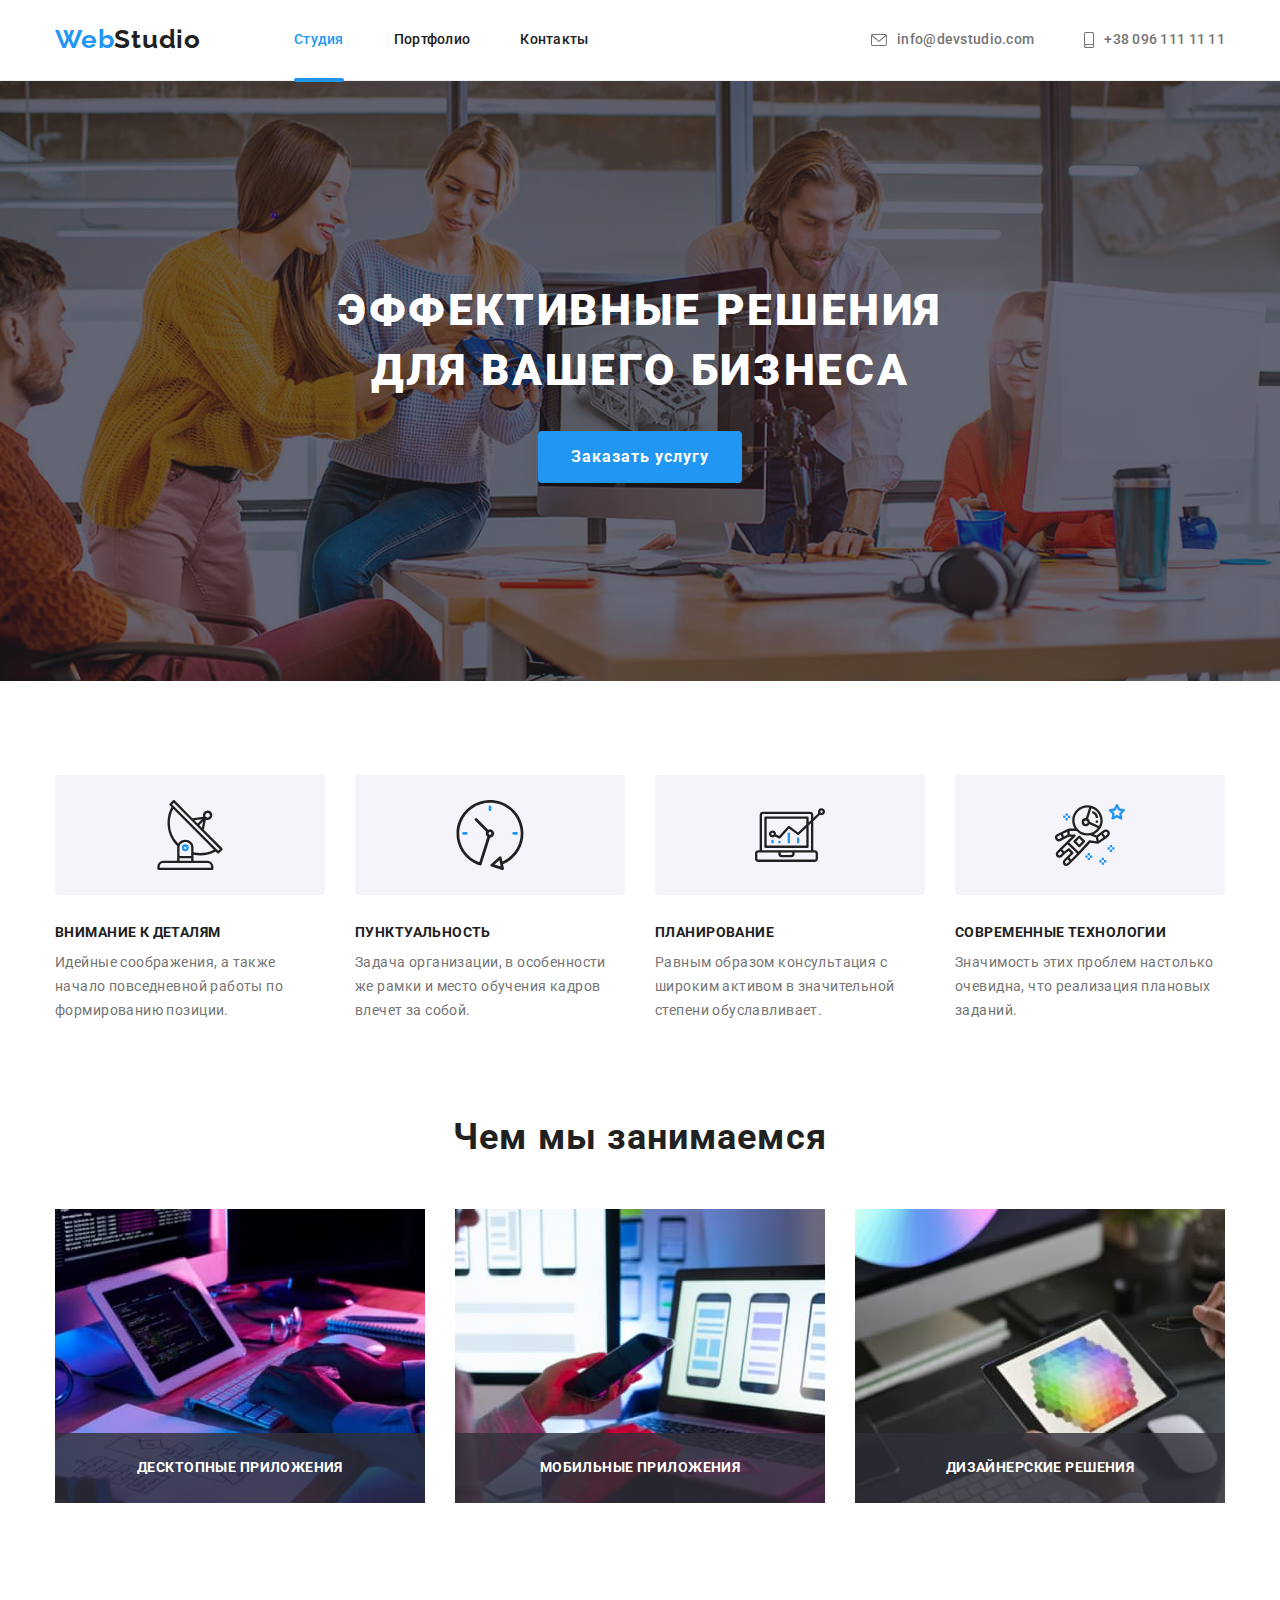
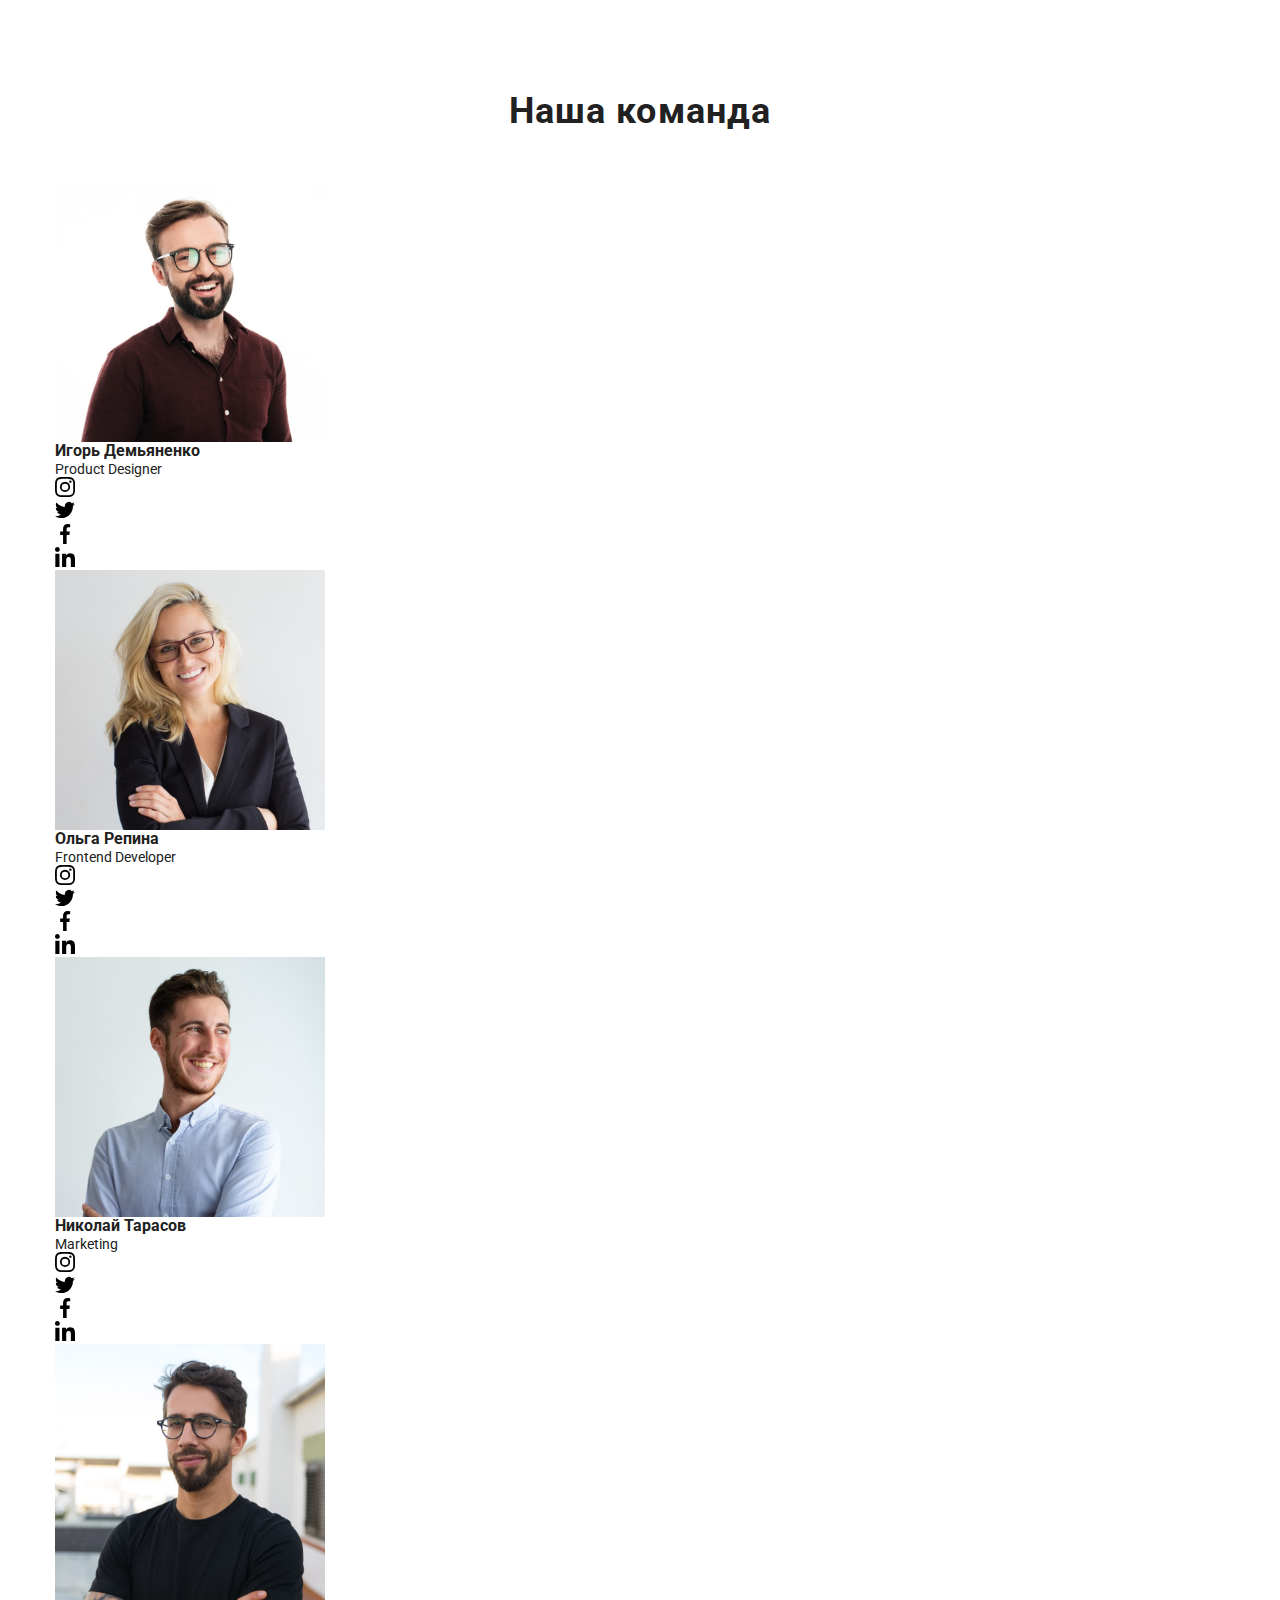
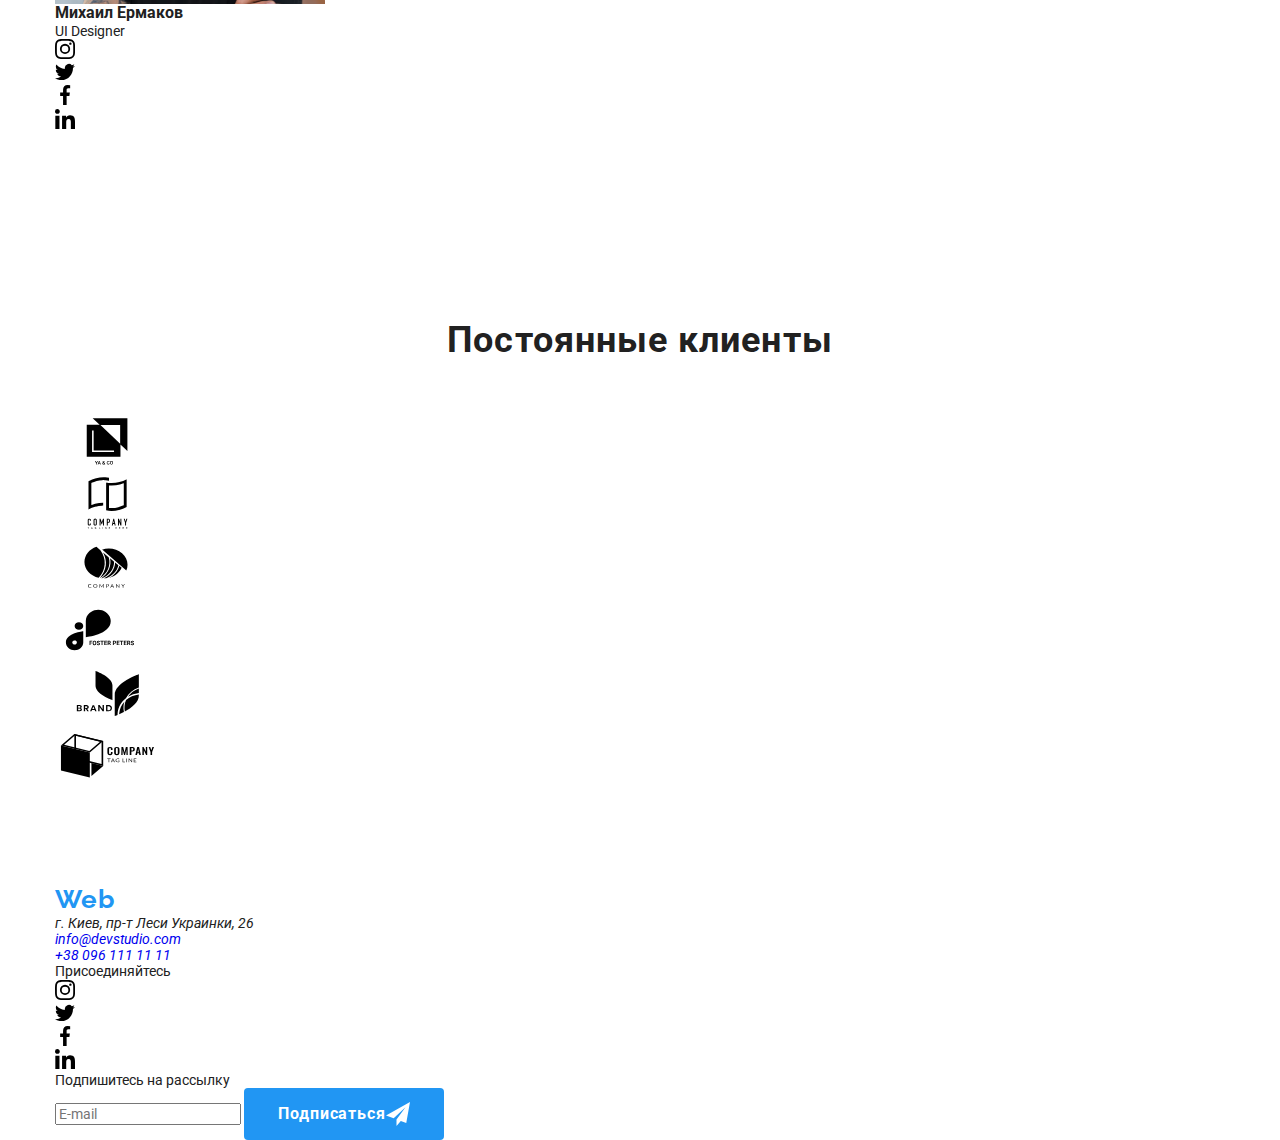
==== commit 391cf5c8: "SASS changes" ====
--- a/index.html
+++ b/index.html
@@ -15,7 +15,8 @@
       rel="stylesheet"
       href="https://cdnjs.cloudflare.com/ajax/libs/modern-normalize/1.1.0/modern-normalize.min.css"
     />
-    <link rel="stylesheet" href="./css/styles.css" />
+    <!-- <link rel="stylesheet" href="./css/styles.css" /> -->
+    <link rel="stylesheet" href="./css/main.min.css" />
   </head>
   <body>
     <!--Верхняя линия -->
@@ -65,8 +66,8 @@
       <!--Герой-->
       <section class="section hero">
         <div class="container">
-          <h1 class="hero-title">Эффективные решения для вашего бизнеса</h1>
-          <button data-modal-open type="button" class="button primary">
+          <h1 class="hero__title">Эффективные решения для вашего бизнеса</h1>
+          <button data-modal-open type="button" class="button">
             Заказать услугу
           </button>
         </div>
@@ -75,50 +76,50 @@
       <section class="section">
         <div class="container">
           <ul class="features list">
-            <li class="item">
-              <div class="features-thumb">
-                <svg class="features-icon" width="70" height="70">
+            <li class="features__item">
+              <div class="features__thumb">
+                <svg class="features__icon" width="70" height="70">
                   <use href="./images/sprite.svg#icon-antenna"></use>
                 </svg>
               </div>
-              <h3 class="features-title">Внимание к деталям</h3>
-              <p class="features-text">
+              <h3 class="features__title">Внимание к деталям</h3>
+              <p class="features__text">
                 Идейные соображения, а также начало повседневной работы по
                 формированию позиции.
               </p>
             </li>
-            <li class="item">
-              <div class="features-thumb">
-                <svg class="features-icon" width="70" height="70">
+            <li class="features__item">
+              <div class="features__thumb">
+                <svg class="features__icon" width="70" height="70">
                   <use href="./images/sprite.svg#icon-clock"></use>
                 </svg>
               </div>
-              <h3 class="features-title">Пунктуальность</h3>
-              <p class="features-text">
+              <h3 class="features__title">Пунктуальность</h3>
+              <p class="features__text">
                 Задача организации, в особенности же рамки и место обучения
                 кадров влечет за собой.
               </p>
             </li>
-            <li class="item">
-              <div class="features-thumb">
-                <svg class="features-icon" width="70" height="70">
+            <li class="features__item">
+              <div class="features__thumb">
+                <svg class="features__icon" width="70" height="70">
                   <use href="./images/sprite.svg#icon-diagram"></use>
                 </svg>
               </div>
-              <h3 class="features-title">Планирование</h3>
-              <p class="features-text">
+              <h3 class="features__title">Планирование</h3>
+              <p class="features__text">
                 Равным образом консультация с широким активом в значительной
                 степени обуславливает.
               </p>
             </li>
-            <li class="item">
-              <div class="features-thumb">
-                <svg class="features-icon" width="70" height="70">
+            <li class="features__item">
+              <div class="features__thumb">
+                <svg class="features__icon" width="70" height="70">
                   <use href="./images/sprite.svg#icon-astronaut"></use>
                 </svg>
               </div>
-              <h3 class="features-title">Современные технологии</h3>
-              <p class="features-text">
+              <h3 class="features__title">Современные технологии</h3>
+              <p class="features__text">
                 Значимость этих проблем настолько очевидна, что реализация
                 плановых заданий.
               </p>
@@ -127,75 +128,75 @@
         </div>
       </section>
       <!--Чем мы занимаемся-->
-      <section class="section occupation-section">
+      <section class="section section-about">
         <div class="container">
-          <h2 class="section-title">Чем мы занимаемся</h2>
-          <ul class="occupation list">
-            <li class="item">
-              <div class="occupation-thumb">
+          <h2 class="section__title">Чем мы занимаемся</h2>
+          <ul class="about list">
+            <li class="about__item">
+              <div class="about__thumb">
                 <img src="./images/occup1.jpg" alt="Верстка" width="370" />
-                <p class="occupation-text">Десктопные приложения</p>
-              </div>
-            </li>
-            <li class="item">
-              <div class="occupation-thumb">
+                <p class="about__text">Десктопные приложения</p>
+              </div>
+            </li>
+            <li class="about__item">
+              <div class="about__thumb">
                 <img
                   src="./images/occup2.jpg"
                   alt="Адаптивный веб-дизайн"
                   width="370"
                 />
-                <p class="occupation-text">Мобильные приложения</p>
-              </div>
-            </li>
-            <li class="item">
-              <div class="occupation-thumb">
+                <p class="about__text">Мобильные приложения</p>
+              </div>
+            </li>
+            <li class="about__item">
+              <div class="about__thumb">
                 <img src="./images/occup3.jpg" alt="Веб-дизайн" width="370" />
-                <p class="occupation-text">Дизайнерские решения</p>
+                <p class="about__text">Дизайнерские решения</p>
               </div>
             </li>
           </ul>
         </div>
       </section>
       <!--Наша команда-->
-      <section class="section team">
+      <section class="section section-team">
         <div class="container">
-          <h2 class="section-title">Наша команда</h2>
+          <h2 class="section__title">Наша команда</h2>
           <ul class="team list">
-            <li class="item">
+            <li class="team__item">
               <img
                 src="./images/team1.jpg"
                 alt="Игорь Демьяненко"
                 width="270"
               />
-              <div class="team-information">
-                <h3 class="team-members">Игорь Демьяненко</h3>
-                <p lang="en" class="team-position">Product Designer</p>
-                <ul class="team-social-list list">
-                  <li class="item">
-                    <a href="" class="team-social-thumb link"
-                      ><svg class="team-social-icon" width="20" height="20">
+              <div class="team__information">
+                <h3 class="team__members">Игорь Демьяненко</h3>
+                <p lang="en" class="team__position">Product Designer</p>
+                <ul class="team-social list">
+                  <li class="team-social__item">
+                    <a href="" class="team-social__thumb link"
+                      ><svg class="team-social__icon" width="20" height="20">
                         <use
                           href="./images/sprite.svg#icon-instagram"
                         ></use></svg
                     ></a>
                   </li>
-                  <li class="item">
-                    <a href="" class="team-social-thumb link"
-                      ><svg class="team-social-icon" width="20" height="20">
+                  <li class="team-social__item">
+                    <a href="" class="team-social__thumb link"
+                      ><svg class="team-social__icon" width="20" height="20">
                         <use href="./images/sprite.svg#icon-twitter"></use></svg
                     ></a>
                   </li>
-                  <li class="item">
-                    <a href="" class="team-social-thumb link"
-                      ><svg class="team-social-icon" width="20" height="20">
+                  <li class="team-social__item">
+                    <a href="" class="team-social__thumb link"
+                      ><svg class="team-social__icon" width="20" height="20">
                         <use
                           href="./images/sprite.svg#icon-facebook"
                         ></use></svg
                     ></a>
                   </li>
-                  <li class="item">
-                    <a href="" class="team-social-thumb link"
-                      ><svg class="team-social-icon" width="20" height="20">
+                  <li class="team-social__item">
+                    <a href="" class="team-social__thumb link"
+                      ><svg class="team-social__icon" width="20" height="20">
                         <use
                           href="./images/sprite.svg#icon-linkedin"
                         ></use></svg
@@ -204,37 +205,37 @@
                 </ul>
               </div>
             </li>
-            <li class="item">
+            <li class="team__item">
               <img src="./images/team2.jpg" alt="Ольга Репина" width="270" />
-              <div class="team-information">
-                <h3 class="team-members">Ольга Репина</h3>
-                <p lang="en" class="team-position">Frontend Developer</p>
-                <ul class="team-social-list list">
-                  <li class="item">
-                    <a href="" class="team-social-thumb link"
-                      ><svg class="team-social-icon" width="20" height="20">
+              <div class="team__information">
+                <h3 class="team__members">Ольга Репина</h3>
+                <p lang="en" class="team__position">Frontend Developer</p>
+                <ul class="team-social list">
+                  <li class="team-social__item">
+                    <a href="" class="team-social__thumb link"
+                      ><svg class="team-social__icon" width="20" height="20">
                         <use
                           href="./images/sprite.svg#icon-instagram"
                         ></use></svg
                     ></a>
                   </li>
-                  <li class="item">
-                    <a href="" class="team-social-thumb link"
-                      ><svg class="team-social-icon" width="20" height="20">
+                  <li class="team-social__item">
+                    <a href="" class="team-social__thumb link"
+                      ><svg class="team-social__icon" width="20" height="20">
                         <use href="./images/sprite.svg#icon-twitter"></use></svg
                     ></a>
                   </li>
-                  <li class="item">
-                    <a href="" class="team-social-thumb link"
-                      ><svg class="team-social-icon" width="20" height="20">
+                  <li class="team-social__item">
+                    <a href="" class="team-social__thumb link"
+                      ><svg class="team-social__icon" width="20" height="20">
                         <use
                           href="./images/sprite.svg#icon-facebook"
                         ></use></svg
                     ></a>
                   </li>
-                  <li class="item">
-                    <a href="" class="team-social-thumb link"
-                      ><svg class="team-social-icon" width="20" height="20">
+                  <li class="team-social__item">
+                    <a href="" class="team-social__thumb link"
+                      ><svg class="team-social__icon" width="20" height="20">
                         <use
                           href="./images/sprite.svg#icon-linkedin"
                         ></use></svg
@@ -243,37 +244,37 @@
                 </ul>
               </div>
             </li>
-            <li class="item">
+            <li class="team__item">
               <img src="./images/team3.jpg" alt="Николай Тарасов" width="270" />
-              <div class="team-information">
-                <h3 class="team-members">Николай Тарасов</h3>
-                <p lang="en" class="team-position">Marketing</p>
-                <ul class="team-social-list list">
-                  <li class="item">
-                    <a href="" class="team-social-thumb link"
-                      ><svg class="team-social-icon" width="20" height="20">
+              <div class="team__information">
+                <h3 class="team__members">Николай Тарасов</h3>
+                <p lang="en" class="team__position">Marketing</p>
+                <ul class="team-social list">
+                  <li class="team-social__item">
+                    <a href="" class="team-social__thumb link"
+                      ><svg class="team-social__icon" width="20" height="20">
                         <use
                           href="./images/sprite.svg#icon-instagram"
                         ></use></svg
                     ></a>
                   </li>
-                  <li class="item">
-                    <a href="" class="team-social-thumb link"
-                      ><svg class="team-social-icon" width="20" height="20">
+                  <li class="team-social__item">
+                    <a href="" class="team-social__thumb link"
+                      ><svg class="team-social__icon" width="20" height="20">
                         <use href="./images/sprite.svg#icon-twitter"></use></svg
                     ></a>
                   </li>
-                  <li class="item">
-                    <a href="" class="team-social-thumb link"
-                      ><svg class="team-social-icon" width="20" height="20">
+                  <li class="team-social__item">
+                    <a href="" class="team-social__thumb link"
+                      ><svg class="team-social__icon" width="20" height="20">
                         <use
                           href="./images/sprite.svg#icon-facebook"
                         ></use></svg
                     ></a>
                   </li>
-                  <li class="item">
-                    <a href="" class="team-social-thumb link"
-                      ><svg class="team-social-icon" width="20" height="20">
+                  <li class="team-social__item">
+                    <a href="" class="team-social__thumb link"
+                      ><svg class="team-social__icon" width="20" height="20">
                         <use
                           href="./images/sprite.svg#icon-linkedin"
                         ></use></svg
@@ -282,37 +283,37 @@
                 </ul>
               </div>
             </li>
-            <li class="item">
+            <li class="team__item">
               <img src="./images/team4.jpg" alt="Михаил Ермаков" width="270" />
-              <div class="team-information">
-                <h3 class="team-members">Михаил Ермаков</h3>
-                <p lang="en" class="team-position">UI Designer</p>
-                <ul class="team-social-list list">
-                  <li class="item">
-                    <a href="" class="team-social-thumb link"
-                      ><svg class="team-social-icon" width="20" height="20">
+              <div class="team__information">
+                <h3 class="team__members">Михаил Ермаков</h3>
+                <p lang="en" class="team__position">UI Designer</p>
+                <ul class="team-social list">
+                  <li class="team-social__item">
+                    <a href="" class="team-social__thumb link"
+                      ><svg class="team-social__icon" width="20" height="20">
                         <use
                           href="./images/sprite.svg#icon-instagram"
                         ></use></svg
                     ></a>
                   </li>
-                  <li class="item">
-                    <a href="" class="team-social-thumb link"
-                      ><svg class="team-social-icon" width="20" height="20">
+                  <li class="team-social__item">
+                    <a href="" class="team-social__thumb link"
+                      ><svg class="team-social__icon" width="20" height="20">
                         <use href="./images/sprite.svg#icon-twitter"></use></svg
                     ></a>
                   </li>
-                  <li class="item">
-                    <a href="" class="team-social-thumb link"
-                      ><svg class="team-social-icon" width="20" height="20">
+                  <li class="team-social__item">
+                    <a href="" class="team-social__thumb link"
+                      ><svg class="team-social__icon" width="20" height="20">
                         <use
                           href="./images/sprite.svg#icon-facebook"
                         ></use></svg
                     ></a>
                   </li>
-                  <li class="item">
-                    <a href="" class="team-social-thumb link"
-                      ><svg class="team-social-icon" width="20" height="20">
+                  <li class="team-social__item">
+                    <a href="" class="team-social__thumb link"
+                      ><svg class="team-social__icon" width="20" height="20">
                         <use
                           href="./images/sprite.svg#icon-linkedin"
                         ></use></svg
@@ -324,47 +325,48 @@
           </ul>
         </div>
       </section>
-      <section class="section clients">
+      <!--Клиенты-->
+      <section class="section setion-clients">
         <div class="container">
-          <h2 class="section-title">Постоянные клиенты</h2>
-          <ul class="clients-list list">
-            <li class="item">
-              <a href="" class="client-thumb link">
+          <h2 class="section__title">Постоянные клиенты</h2>
+          <ul class="clients list">
+            <li class="clients__item">
+              <a href="" class="client__thumb link">
                 <svg class="clients-icon" width="106" height="60">
                   <use href="./images/sprite.svg#icon-client-1"></use>
                 </svg>
               </a>
             </li>
-            <li class="item">
-              <a href="" class="client-thumb link">
+            <li class="clients__item">
+              <a href="" class="client__thumb link">
                 <svg class="clients-icon" width="106" height="60">
                   <use href="./images/sprite.svg#icon-client-2"></use>
                 </svg>
               </a>
             </li>
-            <li class="item">
-              <a href="" class="client-thumb link">
+            <li class="clients__item">
+              <a href="" class="client__thumb link">
                 <svg class="clients-icon" width="106" height="60">
                   <use href="./images/sprite.svg#icon-client-3"></use>
                 </svg>
               </a>
             </li>
-            <li class="item">
-              <a href="" class="client-thumb link">
+            <li class="clients__item">
+              <a href="" class="client__thumb link">
                 <svg class="clients-icon" width="106" height="60">
                   <use href="./images/sprite.svg#icon-client-4"></use>
                 </svg>
               </a>
             </li>
-            <li class="item">
-              <a href="" class="client-thumb link">
+            <li class="clients__item">
+              <a href="" class="client__thumb link">
                 <svg class="clients-icon" width="106" height="60">
                   <use href="./images/sprite.svg#icon-client-5"></use>
                 </svg>
               </a>
             </li>
-            <li class="item">
-              <a href="" class="client-thumb link">
+            <li class="clients__item">
+              <a href="" class="client__thumb link">
                 <svg class="clients-icon" width="106" height="60">
                   <use href="./images/sprite.svg#icon-client-6"></use>
                 </svg>
@@ -461,21 +463,31 @@
         <form>
           <div class="modal-form">
             <label for="name" class="modal-form__text">Имя</label>
-            <input type="text" name="name" id="name" />
+            <input
+              class="modal-form__input"
+              type="text"
+              name="name"
+              id="name"
+            />
             <svg class="modal-form__icon" width="12" height="12">
               <use href="./images/sprite.svg#icon-person"></use>
             </svg>
           </div>
           <div class="modal-form">
             <label for="tel" class="modal-form__text">Телефон</label>
-            <input type="tel" name="tel" id="tel" />
+            <input class="modal-form__input" type="tel" name="tel" id="tel" />
             <svg class="modal-form__icon" width="13" height="13">
               <use href="./images/sprite.svg#icon-tel-modal"></use>
             </svg>
           </div>
           <div class="modal-form">
             <label for="mail" class="modal-form__text">Почта</label>
-            <input type="email" name="mail" id="mail" />
+            <input
+              class="modal-form__input"
+              type="email"
+              name="mail"
+              id="mail"
+            />
             <svg class="modal-form__icon" width="15" height="12">
               <use href="./images/sprite.svg#icon-mail-modal"></use>
             </svg>
@@ -483,6 +495,7 @@
           <div class="modal-form">
             <label for="comment" class="modal-form__text">Комментарий</label>
             <textarea
+              class="modal-form__textarea"
               name="comment"
               id="comment"
               rows="7"
@@ -490,8 +503,13 @@
             ></textarea>
           </div>
           <div class="modal-policy">
-            <label for="policy" class="modal-policy__text">
+            <label
+              class="modal-policy__label"
+              for="policy"
+              class="modal-policy__text"
+            >
               <input
+                class="modal-policy__input"
                 type="checkbox"
                 name="policy"
                 id="policy"
--- a/css/styles.css
+++ b/css/styles.css
@@ -59,7 +59,7 @@
     padding-bottom: 94px;
 }
 
-.section-title {
+.section__title {
     margin-bottom: 50px;
 
     font-size: 36px;
@@ -75,7 +75,7 @@
     margin: 0;
 }
 
-/*_____ALL LISTS____*/
+/*_____ALL LINKS____*/
 .link{
     text-decoration: none;
 }
@@ -216,139 +216,7 @@
     transition: color 250ms cubic-bezier(0.4, 0, 0.2, 1);
  }
     
- /*_______FOOTER________*/
-    
-.footer {
-    padding-top: 60px;
-    padding-bottom: 60px;
-
-    background-color: var(--secondary-bg-color);
-    
-}
-
- .footer__container {
-     display: flex;
-     align-items: baseline;
- }
-
-.address {
-    margin-top: 20px;
-}
-
-.address__list{
-    color: var(--primary-white-color);
-    font-style: normal;
-     font-weight: 400;
-     line-height: 1.71;
-     letter-spacing: 0.03em;
-}
-.address__item:not(:first-child){
-    margin-top: 9px;
-}
- 
-.address__contacts {
-    color: var(--footer-address-color);
-    transition: color 250ms cubic-bezier(0.4, 0, 0.2, 1);
-
- }
- .address__contacts:focus,
- .address__contacts:hover {
-     color: var(--color-hover);
- }
-
- .footer-social {
-     margin-left: 70px;
- }
-
- .footer-social__text{
-    margin-bottom: 20px;
-
-    color: var(--primary-white-color);
-    font-weight: 700;
-    font-size: 14px;
-    line-height: 1.14;
-    letter-spacing: 0.03em;
-    text-transform: uppercase;
- }
-
-.footer-social__list {
-     display: flex;
-
- }
-
-.footer-social__item:not(:first-child){
-    margin-left: 10px;
-    
-}
-
-.footer-social__thumb{
-    display: flex;
-    justify-content: center;
-    align-items: center;
-
-    width: 44px;
-    height: 44px;
-    border-radius: 50%;
-    background-color:  rgba(255, 255, 255, 0.1);
-    fill: var(--primary-white-color);
-
-    transition: background-color 250ms cubic-bezier(0.4, 0, 0.2, 1);
-
-}
-
-.footer-social__thumb:hover,
-.footer-social__thumb:focus{
-    background-color: var(--accent-color);
-}
-
-.footer-subscribe{
-    margin-left: auto;
-}
-
-.footer-subscribe__text {
-    margin-bottom: 20px;
-
-    color: var(--primary-white-color);
-    font-style: normal;
-    font-weight: 700;
-    font-size: 14px;
-    line-height: 1.14;
-    letter-spacing: 0.03em;
-    text-transform: uppercase;
-}
-
-.subscribe__form{
-    display: flex;
-}
-
-.subscribe__button--end{
-    margin-left: 12px;
-}
-
-.subscribe__icon {
-    margin-left: 10px;
-}
-
-.subscribe input{
-    margin: 0;
-    color: var(--primary-white-color);
-    width: 358px;
-    background-color:  #2F303A;
-    padding: 15px 0 15px 16px;
-    border: 1px solid rgba(255, 255, 255, 0.3);
-    border-radius: 4px;
-}
-
-.subscribe input::placeholder {
-    font-style: normal;
-    font-weight: 400;
-    font-size: 16px;
-    line-height: 1.25;
-    letter-spacing: 0.03em;
-    color: rgba(255, 255, 255, 0.6);
-}
-
-        /*Buttons*/
+/*_______Buttons*_________*/
 .button {
     display: inline-flex;
     align-items: center;
@@ -369,21 +237,9 @@
     cursor: pointer;
     
     transition: background-color 250ms cubic-bezier(0.4, 0, 0.2, 1);
-
-}
-
-/*.button.primary {
-    
-    font-weight: 700;
-    font-size: 16px;
-    line-height: 1.88;
-    letter-spacing: 0.06em;
-
-    transition: background-color 250ms cubic-bezier(0.4, 0, 0.2, 1);
-
-}
-*/
-.button.secondary {
+}
+
+.filter__btn {
     min-width: 73px;
     padding: 6px 22px;
 
@@ -398,6 +254,19 @@
     color 250ms cubic-bezier(0.4, 0, 0.2, 1), box-shadow 250ms cubic-bezier(0.4, 0, 0.2, 1);
 }
 
+.filter__btn--main {
+    color: var(--primary-white-color);
+    background-color: var(--color-hover);
+}
+
+.filter__btn:focus,
+.filter__btn:hover {
+    color: var(--primary-white-color);
+    background-color: var(--color-hover);
+    box-shadow: 0px 3px 1px rgba(0, 0, 0, 0.1), 0px 1px 2px rgba(0, 0, 0, 0.08), 0px 2px 2px rgba(0, 0, 0, 0.12);
+
+}
+
 .modal__btn-close {
     display: flex;
     position: absolute;
@@ -428,23 +297,8 @@
 .button:hover{
     background-color:var(--color-hover) ;
 }
-
-.button.main-secondary {
-    color: var(--primary-white-color);
-    background-color: var(--color-hover);
-}
-
-.button.secondary:focus,
-.button.secondary:hover{
-    color: var(--primary-white-color);
-    background-color: var(--color-hover);
-    box-shadow: 0px 3px 1px rgba(0, 0, 0, 0.1), 0px 1px 2px rgba(0, 0, 0, 0.08), 0px 2px 2px rgba(0, 0, 0, 0.12);
- 
-}
-   
- /* -----------------------Index*-----------------------*/
-
-    /*Section hero*/
+/*_________________________INDEX_________________________*/
+/*_______________SECTION HERO_______________*/
 
 .hero{
     text-align: center;
@@ -463,7 +317,7 @@
     background-repeat: no-repeat;
 }
 
-.hero-title{
+.hero__title{
     width: 696px;
     margin-right: auto;
     margin-left: auto;
@@ -642,16 +496,16 @@
 
     box-shadow: 0px 4px 4px rgba(0, 0, 0, 0.15);
 }
-/*___________Section Features___________*/
+/*___________SECTION FEATURES___________*/
 
 .features{
     display: flex;
 }
-.features .item{
+.features__item{
     width: 270px;
 }
 
-.features .features-thumb{
+.features__thumb{
     margin-bottom: 30px;
     display: flex;
     justify-content: center;
@@ -661,21 +515,20 @@
     background-color: var(--features-bg-color);
 }
 
-.features .item + .item{
+.features__item:not(:first-child){
     margin-left: 30px; 
 }
 
-.features-title {
+.features__title {
     margin-bottom: 10px;
 
- 
     font-size: 14px;
     line-height: 1.14;
     letter-spacing: 0.03em;
     text-transform: uppercase;
 }
 
-.features-text {
+.features__text {
     color: var(--secondary-text-color);
     font-weight: 400;
     line-height: 1.71;
@@ -683,24 +536,24 @@
  }
 
 
-/*Section occupation*/
-
-.occupation-section{
+/*_________SECTION OCCUPATION_________*/
+
+.section-about{
     padding-top: 0px;
 }
-.occupation{
-    display: flex;
-}
-
-.occupation .item + .item{
+.about{
+    display: flex;
+}
+
+.about__item:not(:first-child){
     margin-left: 30px ;
 }
 
-.occupation-thumb{
+.about__thumb{
     position: relative;
 }
 
-.occupation-text{
+.about__text{
     display: flex;
     position: absolute;
     justify-content: center;
@@ -718,28 +571,31 @@
     letter-spacing: 0.03em;
      text-transform: uppercase;
 }
-    /*Section team*/
+/*______________SECTION TEAM________________*/
+
+.section-team{
+    background-color: var(--team-bg-color);
+}
 
 .team{
     display: flex;
-    background-color: var(--team-bg-color);
-}
-
-.team-information{
-    padding: 30px 32px;
-    
-}
-
-.team>.item + .item{
-    margin-left: 30px;
-}
-.team>.item {
+}
+
+.team__item {
     background-color: var(--primary-white-color);
     box-shadow: 0px 1px 3px rgba(0, 0, 0, 0.12), 0px 1px 1px rgba(0, 0, 0, 0.14), 0px 2px 1px rgba(0, 0, 0, 0.2);
-        border-radius: 0px 0px 4px 4px;
-}
-
-.team-members{
+    border-radius: 0px 0px 4px 4px;
+}
+
+.team__item:not(:first-child) {
+    margin-left: 30px;
+}
+
+.team__information{
+    padding: 30px 32px; 
+}
+
+.team__members{
     margin-bottom: 10px;
     text-align: center;
 
@@ -749,7 +605,7 @@
     letter-spacing: 0.03em;
 }
 
-.team-position{
+.team__position{
     margin-bottom: 16px;
     text-align: center;
 
@@ -759,15 +615,15 @@
     letter-spacing: 0.03em;
 }
 
-.team-social-list {
-    display: flex;
-}
-
-.team-social-list>.item + .item{
+.team-social {
+    display: flex;
+}
+
+.team-social__item:not(:first-child){
     margin-left: 10px;
 }
 
-.team-social-thumb {
+.team-social__thumb {
     display: flex;
     justify-content: center;
     align-items: center;
@@ -782,22 +638,25 @@
 
 }
 
-.team-social-thumb:hover,
-.team-social-thumb:focus {
+.team-social__thumb:hover,
+.team-social__thumb:focus {
     background-color: var(--accent-color);
     fill: var(--primary-white-color);
 }
 
-    /*--Clients--*/
-
-.clients-list .item + .item{
+/*________Clients________*/
+.clients {
+     display: flex;
+}
+.clients__item{
+    width: 170px;
+}
+
+.clients__item:not(:first-child){
     margin-left: 30px;
 }
-.clients-list .item {
-  width: 170px;
-}
-
-.client-thumb{
+
+.client__thumb{
     display: flex;
     justify-content: center;
     align-items: center;
@@ -813,18 +672,13 @@
 
 }
 
-.client-thumb:hover,
-.client-thumb:focus{
+.client__thumb:hover,
+.client__thumb:focus{
     border-color: var(--accent-color);
     fill: var(--accent-color);
 }
-.clients-list{
-    display: flex;
-}
-
-/*----------------------------Portfolio -----------------------*/
-
-    /* Filter buttons*/
+/*_________________________PORTFOLIO___________________*/
+/*______________FILTER BUTTONS_____________*/
 
 .filter{
     display: flex;
@@ -832,11 +686,11 @@
     justify-content: center;
 }
 
-.filter .item+.item {
+.filter__item:not(:first-child) {
     margin-left: 8px;
 }
 
-    /*Portfolio*/
+/*______________GRID__________________*/
 
 .portfolio{
     display: flex;
@@ -845,55 +699,60 @@
 
 }
 
-.portfolio .item {
+.portfolio__item {
     flex-basis: calc((100% - 9 * 15px) / 9);
     margin: 15px;
     
 }
 
-.portfolio-link{
+.portfolio__link{
     color: currentColor;
     display: block;
     transition: box-shadow 250ms cubic-bezier(0.4, 0, 0.2, 1) ;
 }
-.portfolio-link:hover,
-.portfolio-link:focus{
+.portfolio__link:hover,
+.portfolio__link:focus{
     box-shadow: 0px 1px 1px rgba(0, 0, 0, 0.12), 0px 4px 4px rgba(0, 0, 0, 0.06), 1px 4px 6px rgba(0, 0, 0, 0.16);
 }
 
-.portfolio-thumb{
+.portfolio__thumb{
     position: relative;
     overflow: hidden;
     
 }
 
-.overlay-portfolio{
+.portfolio__overlay{
     position: absolute;
-        top: 0;
-        left: 0;
-        width: 100%;
-        height: 100%;
-        transform: translateY(101%);
-        background-color: rgba(33, 150, 243, 0.9);
-        transition: transform 250ms cubic-bezier(0.4, 0, 0.2, 1);
-}
-
-.portfolio-link:hover .overlay-portfolio,
- .portfolio-link:focus .overlay-portfolio{
+     top: 0;
+     left: 0;
+     width: 100%;
+    height: 100%;
+    position: absolute;
+     top: 0;
+     left: 0;
+     width: 100%;
+    height: 100%;
+     transform: translateY(101%);
+     background-color: rgba(33, 150, 243, 0.9);
+     transition: transform 250ms cubic-bezier(0.4, 0, 0.2, 1);
+}
+
+.portfolio__link:hover .portfolio__overlay,
+ .portfolio__link:focus .portfolio__overlay{
     transform: translateY(0);
 }
 
-.overlay-text{
+.portfolio__overlay-text{
     padding: 63px 24px;
     color: var(--primary-white-color) ;
     font-weight: 400;
-        font-size: 18px;
-        line-height: 1.56;
-        letter-spacing: 0.03em;
+    font-size: 18px;
+    line-height: 1.56;
+    letter-spacing: 0.03em;
         
 }
 
-.portfolio-information{
+.portfolio__information{
     padding-top: 20px;
     padding-bottom: 20px;
     padding-left: 24px;
@@ -902,16 +761,150 @@
     border-top: 0;
 }
 
-.portfolio-title{
+.portfolio__title{
     margin-bottom: 4px;
     font-size: 18px;
     line-height: 2;
     letter-spacing: 0.06em;
 }
 
-.portfolio-text{
+.portfolio__type{
     color: var(--secondary-text-color);
     font-size: 16px;
     line-height: 1.88;
     letter-spacing: 0.03em;
-}+}
+
+ /*_______FOOTER________*/
+
+ .footer {
+     padding-top: 60px;
+     padding-bottom: 60px;
+
+     background-color: var(--secondary-bg-color);
+
+ }
+
+ .footer__container {
+     display: flex;
+     align-items: baseline;
+ }
+
+ .address {
+     margin-top: 20px;
+ }
+
+ .address__list {
+     color: var(--primary-white-color);
+     font-style: normal;
+     font-weight: 400;
+     line-height: 1.71;
+     letter-spacing: 0.03em;
+ }
+
+ .address__item:not(:first-child) {
+     margin-top: 9px;
+ }
+
+ .address__contacts {
+     color: var(--footer-address-color);
+     transition: color 250ms cubic-bezier(0.4, 0, 0.2, 1);
+
+ }
+
+ .address__contacts:focus,
+ .address__contacts:hover {
+     color: var(--color-hover);
+ }
+
+ .footer-social {
+     margin-left: 70px;
+ }
+
+ .footer-social__text {
+     margin-bottom: 20px;
+
+     color: var(--primary-white-color);
+     font-weight: 700;
+     font-size: 14px;
+     line-height: 1.14;
+     letter-spacing: 0.03em;
+     text-transform: uppercase;
+ }
+
+ .footer-social__list {
+     display: flex;
+
+ }
+
+ .footer-social__item:not(:first-child) {
+     margin-left: 10px;
+
+ }
+
+ .footer-social__thumb {
+     display: flex;
+     justify-content: center;
+     align-items: center;
+
+     width: 44px;
+     height: 44px;
+     border-radius: 50%;
+     background-color: rgba(255, 255, 255, 0.1);
+     fill: var(--primary-white-color);
+
+     transition: background-color 250ms cubic-bezier(0.4, 0, 0.2, 1);
+
+ }
+
+ .footer-social__thumb:hover,
+ .footer-social__thumb:focus {
+     background-color: var(--accent-color);
+ }
+
+ .footer-subscribe {
+     margin-left: auto;
+ }
+
+ .footer-subscribe__text {
+     margin-bottom: 20px;
+
+     color: var(--primary-white-color);
+     font-style: normal;
+     font-weight: 700;
+     font-size: 14px;
+     line-height: 1.14;
+     letter-spacing: 0.03em;
+     text-transform: uppercase;
+ }
+
+ .subscribe__form {
+     display: flex;
+ }
+
+ .subscribe__button--end {
+     margin-left: 12px;
+ }
+
+ .subscribe__icon {
+     margin-left: 10px;
+ }
+
+ .subscribe input {
+     margin: 0;
+     color: var(--primary-white-color);
+     width: 358px;
+     background-color: #2F303A;
+     padding: 15px 0 15px 16px;
+     border: 1px solid rgba(255, 255, 255, 0.3);
+     border-radius: 4px;
+ }
+
+ .subscribe input::placeholder {
+     font-style: normal;
+     font-weight: 400;
+     font-size: 16px;
+     line-height: 1.25;
+     letter-spacing: 0.03em;
+     color: rgba(255, 255, 255, 0.6);
+ }--- a/css/main.min.css
+++ b/css/main.min.css
@@ -0,0 +1 @@
+.visually-hidden{clip:rect(0 0 0 0);-webkit-clip-path:inset(50%);clip-path:inset(50%);height:1px;overflow:hidden;position:absolute;white-space:nowrap;width:1px}h1,h2,h3,p{margin-top:0;margin-bottom:0}img{display:block}.list{list-style:none;padding:0;margin:0}.link{text-decoration:none}.container{width:1200px;margin-left:auto;margin-right:auto;padding-left:15px;padding-right:15px}body{background-color:#fff;color:#212121;font-family:Roboto,sans-serif;font-size:14px}.section{padding-top:94px;padding-bottom:94px}.section__title{margin-bottom:50px;font-size:36px;line-height:1.16;text-align:center;letter-spacing:.03em}.logo{padding-bottom:25px;padding-top:24px;color:#2196f3;font-family:Raleway,sans-serif;font-weight:700;font-size:26px;line-height:1.2;letter-spacing:.03em}.navbar__logo--black{color:#212121}.footer-address__logo{padding:0px}.footer-address__logo--white{color:#fff}.button{display:inline-flex;align-items:center;justify-content:center;padding:10px 32px;min-width:200px;border-radius:4px;border:1px solid rgba(0,0,0,0);font-family:inherit;font-weight:700;font-size:16px;line-height:1.88;letter-spacing:.06em;text-align:center;color:#fff;background-color:#2196f3;cursor:pointer;transition:background-color 250ms cubic-bezier(0.4, 0, 0.2, 1)}.filter__btn{min-width:73px;padding:6px 22px;color:#212121;background-color:#f5f4fa;font-weight:500;font-size:16px;line-height:1.62;letter-spacing:.03em;transition:background-color 250ms cubic-bezier(0.4, 0, 0.2, 1),color 250ms cubic-bezier(0.4, 0, 0.2, 1),box-shadow 250ms cubic-bezier(0.4, 0, 0.2, 1)}.filter__btn--main{color:#fff;background-color:#188ce8}.filter__btn:focus,.filter__btn:hover{color:#fff;background-color:#188ce8;box-shadow:0px 3px 1px rgba(0,0,0,.1),0px 1px 2px rgba(0,0,0,.08),0px 2px 2px rgba(0,0,0,.12)}.modal__btn-close{display:flex;position:absolute;top:8px;right:8px;justify-content:center;align-items:center;width:30px;height:30px;border-radius:50%;border:1px solid rgba(0,0,0,.1);background-color:#fff;cursor:pointer;transition:fill 250ms cubic-bezier(0.4, 0, 0.2, 1),border-color 250ms cubic-bezier(0.4, 0, 0.2, 1)}.modal__btn-close:hover,.modal__btn-close:focus{outline:#2196f3;border-color:#2196f3;fill:#2196f3}.button:focus,.button:hover{background-color:#188ce8}.backdrop{position:fixed;top:0;left:0;width:100%;height:100%;background-color:rgba(0,0,0,.2);transition:opacity 250ms cubic-bezier(0.4, 0, 0.2, 1),visibility 250ms cubic-bezier(0.4, 0, 0.2, 1);opacity:1}.backdrop.is-hidden{opacity:0;pointer-events:none;transition:opacity 250ms cubic-bezier(0.4, 0, 0.2, 1)}.backdrop.is-hidden .modal{transform:translate(-50%, -50%) scale(1.3)}.modal{position:absolute;padding:40px;top:50%;left:50%;transform:translate(-50%, -50%) scale(1);width:528px;min-height:581px;background-color:#fff;transition:transform 250ms cubic-bezier(0.4, 0, 0.2, 1)}.modal__text{margin-bottom:12px;text-align:center;font-weight:700;font-size:20px;line-height:23px;text-align:center;letter-spacing:.03em}.modal-form{display:flex;flex-direction:column;position:relative;margin-left:auto;margin-right:auto;margin-bottom:10px;width:448px}.modal-form:nth-of-type(n+4){margin-bottom:20px}.modal-form__input{margin-bottom:100px;padding:14px 42px;margin:0;border-radius:4px;border:1px solid rgba(33,33,33,.2);transition:border-color 250ms cubic-bezier(0.4, 0, 0.2, 1)}.modal-form__textarea{padding:12px 16px;border-radius:4px;border:1px solid rgba(33,33,33,.2);resize:none;transition:border-color 250ms cubic-bezier(0.4, 0, 0.2, 1)}.modal-form__textarea::-moz-placeholder{font-weight:400;font-size:12px;line-height:1.16;letter-spacing:.01em;color:rgba(117,117,117,.5)}.modal-form__textarea:-ms-input-placeholder{font-weight:400;font-size:12px;line-height:1.16;letter-spacing:.01em;color:rgba(117,117,117,.5)}.modal-form__textarea::placeholder{font-weight:400;font-size:12px;line-height:1.16;letter-spacing:.01em;color:rgba(117,117,117,.5)}.modal-form:focus-within .modal-form__icon,.modal-form__input:focus,.modal-form__textarea:focus{outline:none;fill:#2196f3;border-color:#2196f3}.modal-form__text{margin-bottom:4px;font-weight:400;font-size:12px;line-height:1.16;letter-spacing:.01em;color:#757575}.modal-form__icon{position:absolute;top:50%;left:15px;transform:translateY(25%);transition:fill 250ms cubic-bezier(0.4, 0, 0.2, 1)}.modal-policy__label{display:flex;align-items:center;justify-content:center;margin-bottom:30px}.modal-policy__check-icon{display:inline-block;margin-right:8.38px;border:2px solid #212121;border-radius:2px;transition:background-color 250ms cubic-bezier(0.4, 0, 0.2, 1),border-color 250ms cubic-bezier(0.4, 0, 0.2, 1)}.modal-policy__text{font-weight:400;font-size:14px;line-height:1.71;letter-spacing:.03em;color:#757575}.modal-policy__checkbox:checked+.modal-policy__check-icon{background-color:#2196f3;border-color:#2196f3}.modal-policy__checkbox:focus+.modal-policy__check-icon{border-color:#2196f3}.modal-policy__link{margin-left:3px;text-decoration:underline;color:#2196f3;transition:color 250ms cubic-bezier(0.4, 0, 0.2, 1)}.modal-policy__link:hover{color:#188ce8}.modal__btn{justify-content:center;display:flex;margin:auto;box-shadow:0px 4px 4px rgba(0,0,0,.15)}.header{border-bottom:1px solid #eee}.header__container{display:flex;text-align:center}.navbar{display:flex;text-align:center}.site-nav{display:flex;margin-left:93px}.site-nav__item{position:relative}.site-nav__item:not(:first-child){margin-left:50px}.site-nav__link{display:inline-block;padding-top:32px;padding-bottom:32px;color:currentColor;font-weight:500;line-height:1.14;letter-spacing:.02em;transition:color 250ms cubic-bezier(0.4, 0, 0.2, 1)}.site-nav__link::after{content:"";position:absolute;bottom:-2px;left:0;display:block;width:100%;height:4px;border-radius:2px;background-color:#2196f3;transform:scaleX(0);transition:transform 250ms cubic-bezier(0.4, 0, 0.2, 1)}.site-nav__link:hover,.site-nav__link:focus{color:#188ce8}.site-nav__link:hover::after,.site-nav__link:focus::after{transform:scaleX(1)}.site-nav__link--current::after{transform:scaleX(1)}.site-nav__link--current{color:#2196f3}.contacts{display:flex;margin-left:auto}.contacts__item:not(:first-child){margin-left:50px}.contacts__icon{margin-right:10px;fill:currentColor}.contacts__link{display:flex;align-items:center;padding-top:32px;padding-bottom:32px;color:#757575;text-decoration:none;font-weight:500;line-height:1.14;letter-spacing:.02em;transition:color 250ms cubic-bezier(0.4, 0, 0.2, 1)}.contacts__link:hover,.contacts__link:focus{color:#188ce8}.hero{text-align:center;padding-top:200px;padding-bottom:200px;max-width:1600px;height:600px;margin-left:auto;margin-right:auto;background-color:#2f303a;background-image:linear-gradient(rgba(47, 48, 58, 0.4), rgba(47, 48, 58, 0.4)),url(../images/overlay.jpg);background-position:center;background-size:cover;background-repeat:no-repeat}.hero__title{width:696px;margin-right:auto;margin-left:auto;margin-bottom:30px;color:#fff;font-weight:900;font-size:44px;line-height:1.36;letter-spacing:.06em;text-transform:uppercase}.features{display:flex}.features__item{width:270px}.features__item:not(:first-child){margin-left:30px}.features__thumb{margin-bottom:30px;display:flex;justify-content:center;align-items:center;border-radius:4px;height:120px;background-color:#f5f4fa}.features__title{margin-bottom:10px;font-size:14px;line-height:1.14;letter-spacing:.03em;text-transform:uppercase}.features__text{color:#757575;font-weight:400;line-height:1.71;letter-spacing:.03em}.section-about{padding-top:0px}.about{display:flex}.about__item:not(:first-child){margin-left:30px}.about__thumb{position:relative}.about__text{display:flex;position:absolute;justify-content:center;align-items:center;bottom:0;width:100%;height:70px;color:#fff;background-color:rgba(47,48,58,.8);font-weight:700;font-size:14px;line-height:1.14;text-align:center;letter-spacing:.03em;text-transform:uppercase}/*# sourceMappingURL=main.min.css.map */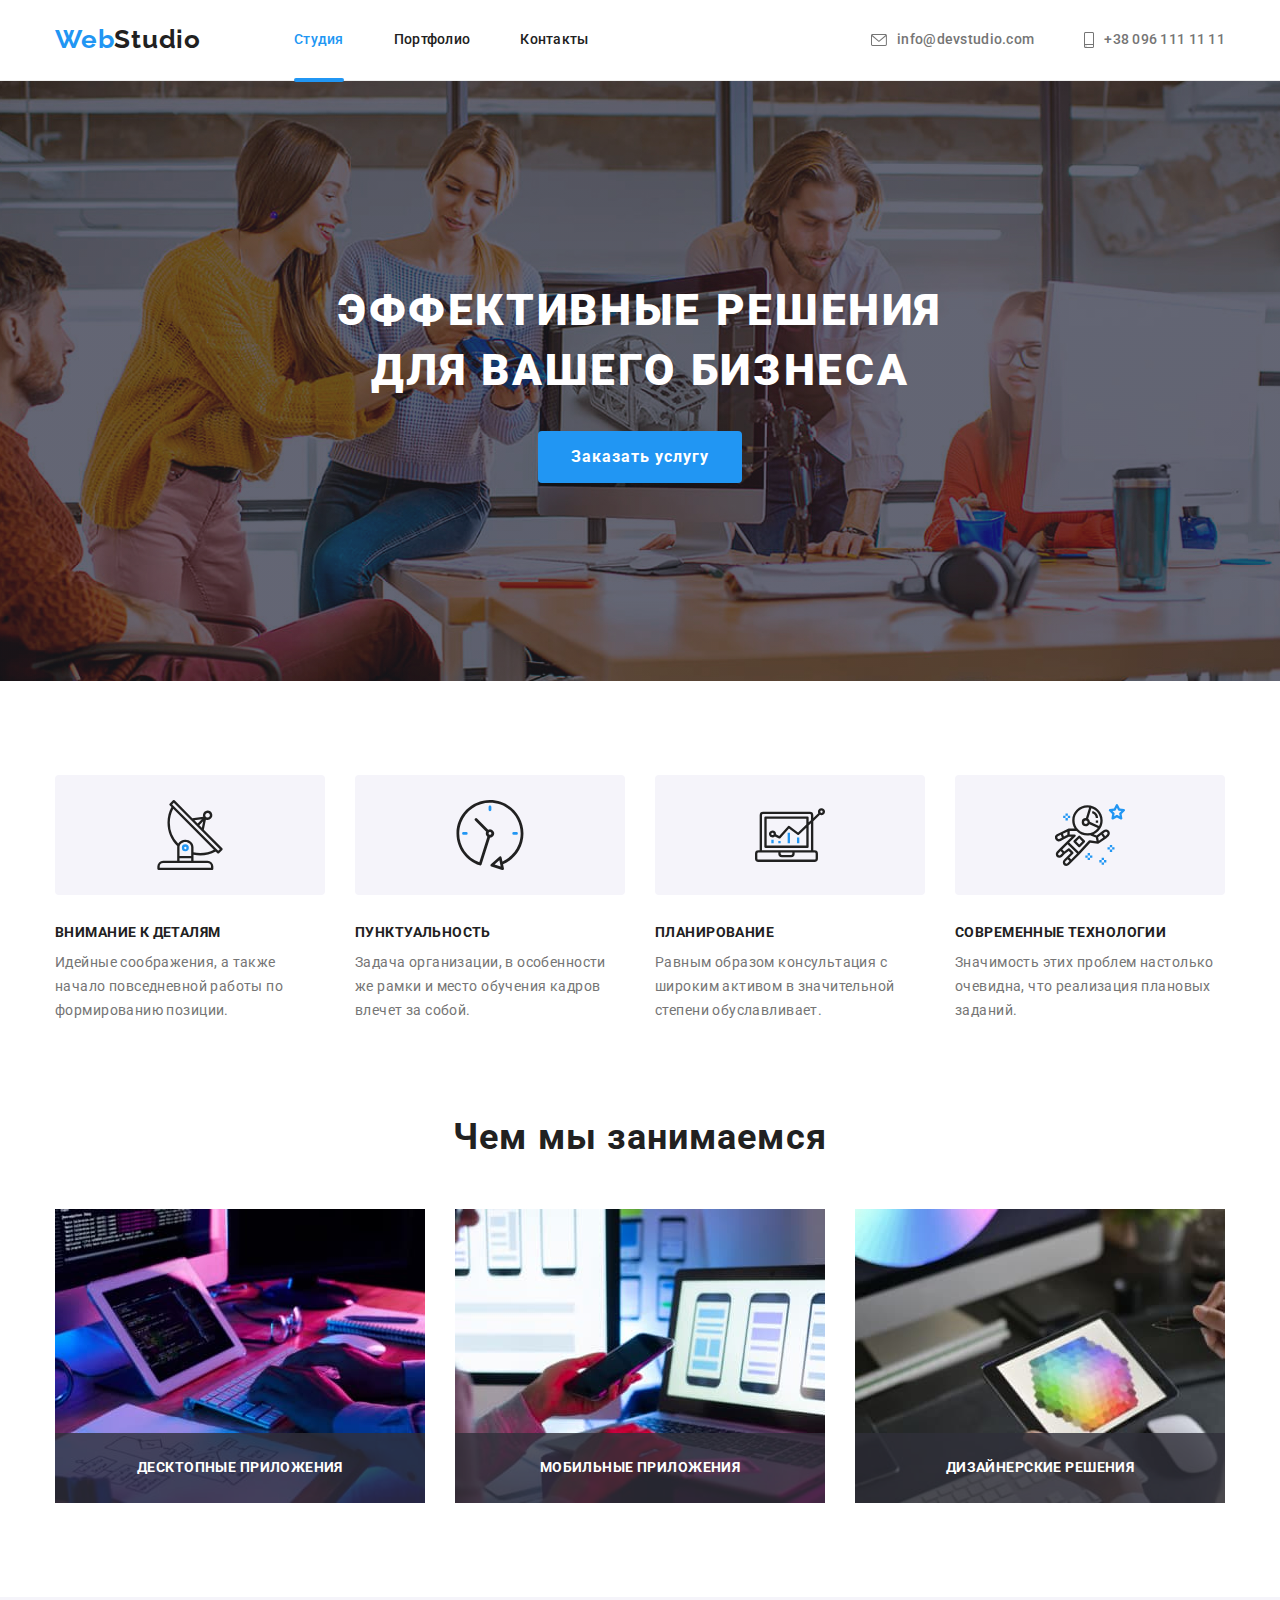
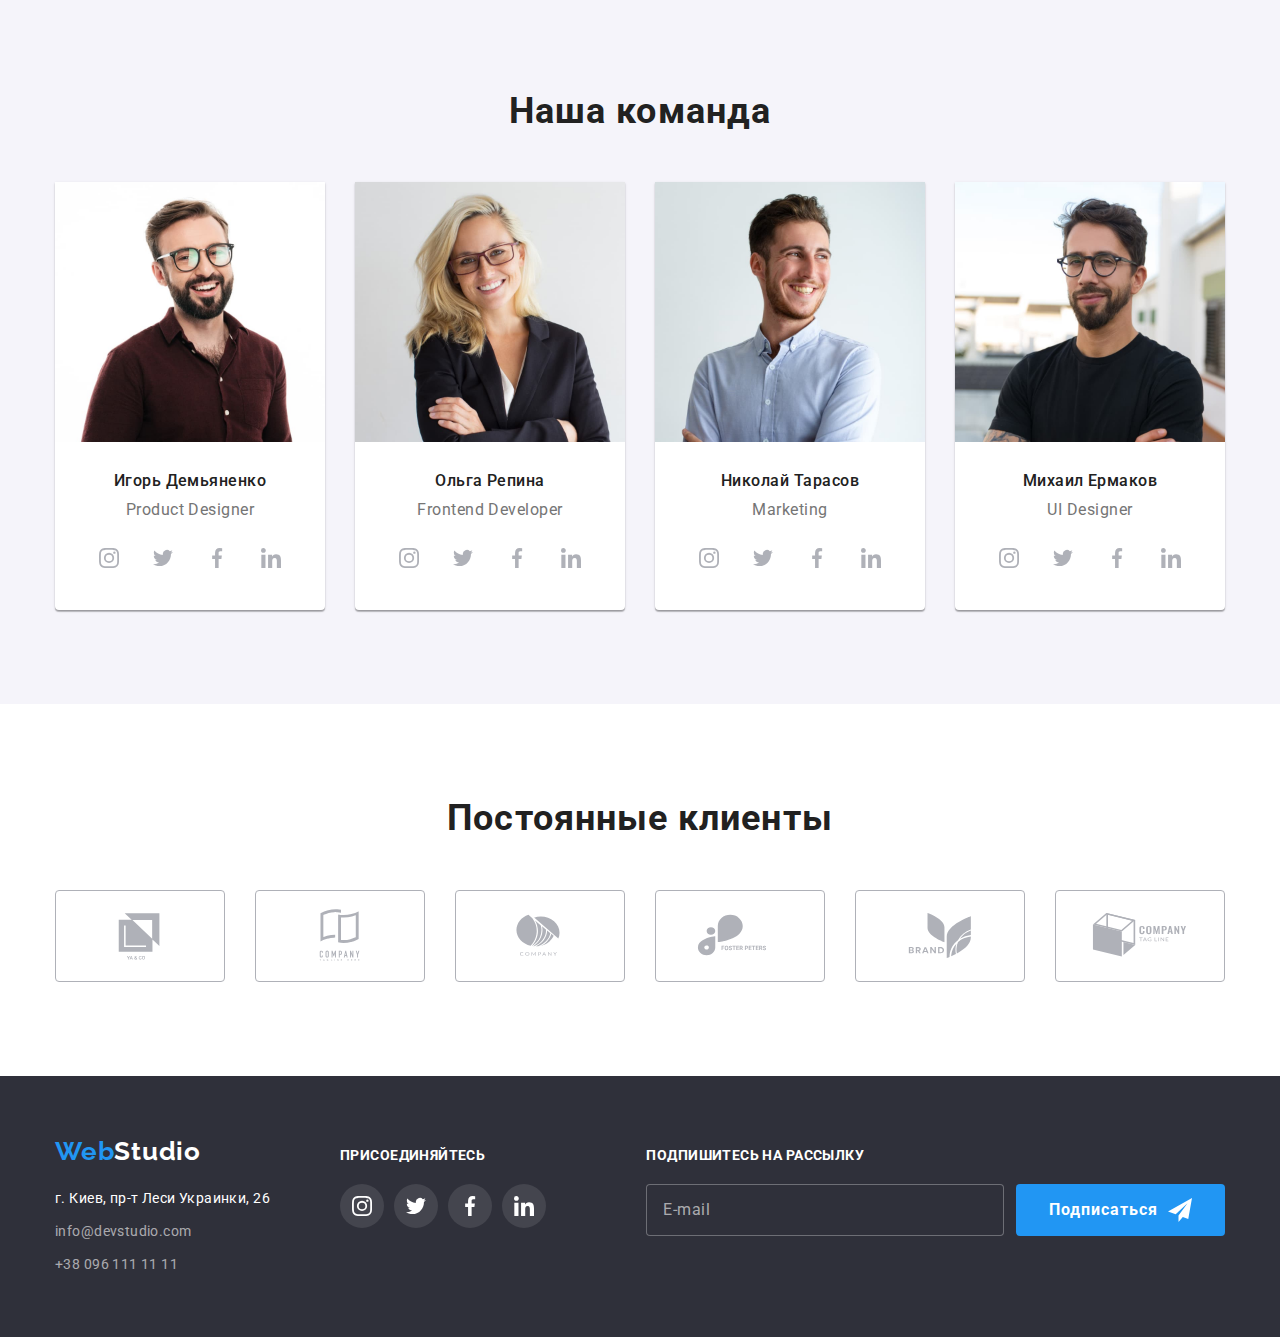
==== commit 7c51e777: "Refactored using the SASS" ====
--- a/index.html
+++ b/index.html
@@ -15,7 +15,6 @@
       rel="stylesheet"
       href="https://cdnjs.cloudflare.com/ajax/libs/modern-normalize/1.1.0/modern-normalize.min.css"
     />
-    <!-- <link rel="stylesheet" href="./css/styles.css" /> -->
     <link rel="stylesheet" href="./css/main.min.css" />
   </head>
   <body>
@@ -331,42 +330,42 @@
           <h2 class="section__title">Постоянные клиенты</h2>
           <ul class="clients list">
             <li class="clients__item">
-              <a href="" class="client__thumb link">
+              <a href="" class="clients__thumb link">
                 <svg class="clients-icon" width="106" height="60">
                   <use href="./images/sprite.svg#icon-client-1"></use>
                 </svg>
               </a>
             </li>
             <li class="clients__item">
-              <a href="" class="client__thumb link">
+              <a href="" class="clients__thumb link">
                 <svg class="clients-icon" width="106" height="60">
                   <use href="./images/sprite.svg#icon-client-2"></use>
                 </svg>
               </a>
             </li>
             <li class="clients__item">
-              <a href="" class="client__thumb link">
+              <a href="" class="clients__thumb link">
                 <svg class="clients-icon" width="106" height="60">
                   <use href="./images/sprite.svg#icon-client-3"></use>
                 </svg>
               </a>
             </li>
             <li class="clients__item">
-              <a href="" class="client__thumb link">
+              <a href="" class="clients__thumb link">
                 <svg class="clients-icon" width="106" height="60">
                   <use href="./images/sprite.svg#icon-client-4"></use>
                 </svg>
               </a>
             </li>
             <li class="clients__item">
-              <a href="" class="client__thumb link">
+              <a href="" class="clients__thumb link">
                 <svg class="clients-icon" width="106" height="60">
                   <use href="./images/sprite.svg#icon-client-5"></use>
                 </svg>
               </a>
             </li>
             <li class="clients__item">
-              <a href="" class="client__thumb link">
+              <a href="" class="clients__thumb link">
                 <svg class="clients-icon" width="106" height="60">
                   <use href="./images/sprite.svg#icon-client-6"></use>
                 </svg>
@@ -432,14 +431,15 @@
         </div>
         <div class="footer-subscribe">
           <p class="footer-subscribe__text">Подпишитесь на рассылку</p>
-          <form class="subscribe">
-            <div class="subscribe__form">
+          <form>
+            <div class="subscribe">
               <label for="subscribe"></label>
               <input
                 type="email"
                 name="subscribe"
                 id="subscribe"
                 placeholder="E-mail"
+                class="subscribe__input"
               />
               <button type="submit" class="button subscribe__button--end">
                 Подписаться
@@ -509,7 +509,6 @@
               class="modal-policy__text"
             >
               <input
-                class="modal-policy__input"
                 type="checkbox"
                 name="policy"
                 id="policy"
--- a/css/main.min.css
+++ b/css/main.min.css
@@ -1 +1 @@
-.visually-hidden{clip:rect(0 0 0 0);-webkit-clip-path:inset(50%);clip-path:inset(50%);height:1px;overflow:hidden;position:absolute;white-space:nowrap;width:1px}h1,h2,h3,p{margin-top:0;margin-bottom:0}img{display:block}.list{list-style:none;padding:0;margin:0}.link{text-decoration:none}.container{width:1200px;margin-left:auto;margin-right:auto;padding-left:15px;padding-right:15px}body{background-color:#fff;color:#212121;font-family:Roboto,sans-serif;font-size:14px}.section{padding-top:94px;padding-bottom:94px}.section__title{margin-bottom:50px;font-size:36px;line-height:1.16;text-align:center;letter-spacing:.03em}.logo{padding-bottom:25px;padding-top:24px;color:#2196f3;font-family:Raleway,sans-serif;font-weight:700;font-size:26px;line-height:1.2;letter-spacing:.03em}.navbar__logo--black{color:#212121}.footer-address__logo{padding:0px}.footer-address__logo--white{color:#fff}.button{display:inline-flex;align-items:center;justify-content:center;padding:10px 32px;min-width:200px;border-radius:4px;border:1px solid rgba(0,0,0,0);font-family:inherit;font-weight:700;font-size:16px;line-height:1.88;letter-spacing:.06em;text-align:center;color:#fff;background-color:#2196f3;cursor:pointer;transition:background-color 250ms cubic-bezier(0.4, 0, 0.2, 1)}.filter__btn{min-width:73px;padding:6px 22px;color:#212121;background-color:#f5f4fa;font-weight:500;font-size:16px;line-height:1.62;letter-spacing:.03em;transition:background-color 250ms cubic-bezier(0.4, 0, 0.2, 1),color 250ms cubic-bezier(0.4, 0, 0.2, 1),box-shadow 250ms cubic-bezier(0.4, 0, 0.2, 1)}.filter__btn--main{color:#fff;background-color:#188ce8}.filter__btn:focus,.filter__btn:hover{color:#fff;background-color:#188ce8;box-shadow:0px 3px 1px rgba(0,0,0,.1),0px 1px 2px rgba(0,0,0,.08),0px 2px 2px rgba(0,0,0,.12)}.modal__btn-close{display:flex;position:absolute;top:8px;right:8px;justify-content:center;align-items:center;width:30px;height:30px;border-radius:50%;border:1px solid rgba(0,0,0,.1);background-color:#fff;cursor:pointer;transition:fill 250ms cubic-bezier(0.4, 0, 0.2, 1),border-color 250ms cubic-bezier(0.4, 0, 0.2, 1)}.modal__btn-close:hover,.modal__btn-close:focus{outline:#2196f3;border-color:#2196f3;fill:#2196f3}.button:focus,.button:hover{background-color:#188ce8}.backdrop{position:fixed;top:0;left:0;width:100%;height:100%;background-color:rgba(0,0,0,.2);transition:opacity 250ms cubic-bezier(0.4, 0, 0.2, 1),visibility 250ms cubic-bezier(0.4, 0, 0.2, 1);opacity:1}.backdrop.is-hidden{opacity:0;pointer-events:none;transition:opacity 250ms cubic-bezier(0.4, 0, 0.2, 1)}.backdrop.is-hidden .modal{transform:translate(-50%, -50%) scale(1.3)}.modal{position:absolute;padding:40px;top:50%;left:50%;transform:translate(-50%, -50%) scale(1);width:528px;min-height:581px;background-color:#fff;transition:transform 250ms cubic-bezier(0.4, 0, 0.2, 1)}.modal__text{margin-bottom:12px;text-align:center;font-weight:700;font-size:20px;line-height:23px;text-align:center;letter-spacing:.03em}.modal-form{display:flex;flex-direction:column;position:relative;margin-left:auto;margin-right:auto;margin-bottom:10px;width:448px}.modal-form:nth-of-type(n+4){margin-bottom:20px}.modal-form__input{margin-bottom:100px;padding:14px 42px;margin:0;border-radius:4px;border:1px solid rgba(33,33,33,.2);transition:border-color 250ms cubic-bezier(0.4, 0, 0.2, 1)}.modal-form__textarea{padding:12px 16px;border-radius:4px;border:1px solid rgba(33,33,33,.2);resize:none;transition:border-color 250ms cubic-bezier(0.4, 0, 0.2, 1)}.modal-form__textarea::-moz-placeholder{font-weight:400;font-size:12px;line-height:1.16;letter-spacing:.01em;color:rgba(117,117,117,.5)}.modal-form__textarea:-ms-input-placeholder{font-weight:400;font-size:12px;line-height:1.16;letter-spacing:.01em;color:rgba(117,117,117,.5)}.modal-form__textarea::placeholder{font-weight:400;font-size:12px;line-height:1.16;letter-spacing:.01em;color:rgba(117,117,117,.5)}.modal-form:focus-within .modal-form__icon,.modal-form__input:focus,.modal-form__textarea:focus{outline:none;fill:#2196f3;border-color:#2196f3}.modal-form__text{margin-bottom:4px;font-weight:400;font-size:12px;line-height:1.16;letter-spacing:.01em;color:#757575}.modal-form__icon{position:absolute;top:50%;left:15px;transform:translateY(25%);transition:fill 250ms cubic-bezier(0.4, 0, 0.2, 1)}.modal-policy__label{display:flex;align-items:center;justify-content:center;margin-bottom:30px}.modal-policy__check-icon{display:inline-block;margin-right:8.38px;border:2px solid #212121;border-radius:2px;transition:background-color 250ms cubic-bezier(0.4, 0, 0.2, 1),border-color 250ms cubic-bezier(0.4, 0, 0.2, 1)}.modal-policy__text{font-weight:400;font-size:14px;line-height:1.71;letter-spacing:.03em;color:#757575}.modal-policy__checkbox:checked+.modal-policy__check-icon{background-color:#2196f3;border-color:#2196f3}.modal-policy__checkbox:focus+.modal-policy__check-icon{border-color:#2196f3}.modal-policy__link{margin-left:3px;text-decoration:underline;color:#2196f3;transition:color 250ms cubic-bezier(0.4, 0, 0.2, 1)}.modal-policy__link:hover{color:#188ce8}.modal__btn{justify-content:center;display:flex;margin:auto;box-shadow:0px 4px 4px rgba(0,0,0,.15)}.header{border-bottom:1px solid #eee}.header__container{display:flex;text-align:center}.navbar{display:flex;text-align:center}.site-nav{display:flex;margin-left:93px}.site-nav__item{position:relative}.site-nav__item:not(:first-child){margin-left:50px}.site-nav__link{display:inline-block;padding-top:32px;padding-bottom:32px;color:currentColor;font-weight:500;line-height:1.14;letter-spacing:.02em;transition:color 250ms cubic-bezier(0.4, 0, 0.2, 1)}.site-nav__link::after{content:"";position:absolute;bottom:-2px;left:0;display:block;width:100%;height:4px;border-radius:2px;background-color:#2196f3;transform:scaleX(0);transition:transform 250ms cubic-bezier(0.4, 0, 0.2, 1)}.site-nav__link:hover,.site-nav__link:focus{color:#188ce8}.site-nav__link:hover::after,.site-nav__link:focus::after{transform:scaleX(1)}.site-nav__link--current::after{transform:scaleX(1)}.site-nav__link--current{color:#2196f3}.contacts{display:flex;margin-left:auto}.contacts__item:not(:first-child){margin-left:50px}.contacts__icon{margin-right:10px;fill:currentColor}.contacts__link{display:flex;align-items:center;padding-top:32px;padding-bottom:32px;color:#757575;text-decoration:none;font-weight:500;line-height:1.14;letter-spacing:.02em;transition:color 250ms cubic-bezier(0.4, 0, 0.2, 1)}.contacts__link:hover,.contacts__link:focus{color:#188ce8}.hero{text-align:center;padding-top:200px;padding-bottom:200px;max-width:1600px;height:600px;margin-left:auto;margin-right:auto;background-color:#2f303a;background-image:linear-gradient(rgba(47, 48, 58, 0.4), rgba(47, 48, 58, 0.4)),url(../images/overlay.jpg);background-position:center;background-size:cover;background-repeat:no-repeat}.hero__title{width:696px;margin-right:auto;margin-left:auto;margin-bottom:30px;color:#fff;font-weight:900;font-size:44px;line-height:1.36;letter-spacing:.06em;text-transform:uppercase}.features{display:flex}.features__item{width:270px}.features__item:not(:first-child){margin-left:30px}.features__thumb{margin-bottom:30px;display:flex;justify-content:center;align-items:center;border-radius:4px;height:120px;background-color:#f5f4fa}.features__title{margin-bottom:10px;font-size:14px;line-height:1.14;letter-spacing:.03em;text-transform:uppercase}.features__text{color:#757575;font-weight:400;line-height:1.71;letter-spacing:.03em}.section-about{padding-top:0px}.about{display:flex}.about__item:not(:first-child){margin-left:30px}.about__thumb{position:relative}.about__text{display:flex;position:absolute;justify-content:center;align-items:center;bottom:0;width:100%;height:70px;color:#fff;background-color:rgba(47,48,58,.8);font-weight:700;font-size:14px;line-height:1.14;text-align:center;letter-spacing:.03em;text-transform:uppercase}/*# sourceMappingURL=main.min.css.map */+.visually-hidden{clip:rect(0 0 0 0);-webkit-clip-path:inset(50%);clip-path:inset(50%);height:1px;overflow:hidden;position:absolute;white-space:nowrap;width:1px}h1,h2,h3,p{margin-top:0;margin-bottom:0}img{display:block}.list{list-style:none;padding:0;margin:0}.link{text-decoration:none}.container{width:1200px;margin-left:auto;margin-right:auto;padding-left:15px;padding-right:15px}body{background-color:#fff;color:#212121;font-family:"Roboto",sans-serif;font-size:14px}.section{padding-top:94px;padding-bottom:94px}.section__title{margin-bottom:50px;font-size:36px;line-height:1.16;text-align:center;letter-spacing:.03em}.logo{padding-bottom:25px;padding-top:24px;color:#2196f3;font-family:"Raleway",sans-serif;font-weight:700;font-size:26px;line-height:1.2;letter-spacing:.03em}.navbar__logo--black{color:#212121}.footer-address__logo{padding:0px}.footer-address__logo--white{color:#fff}.button{display:inline-flex;align-items:center;justify-content:center;padding:10px 32px;min-width:200px;border-radius:4px;border:1px solid rgba(0,0,0,0);font-family:inherit;font-weight:700;font-size:16px;line-height:1.88;letter-spacing:.06em;text-align:center;color:#fff;background-color:#2196f3;cursor:pointer;transition:background-color 250ms cubic-bezier(0.4, 0, 0.2, 1)}.filter__btn{min-width:73px;padding:6px 22px;color:#212121;background-color:#f5f4fa;font-weight:500;font-size:16px;line-height:1.62;letter-spacing:.03em;transition:background-color 250ms cubic-bezier(0.4, 0, 0.2, 1),color 250ms cubic-bezier(0.4, 0, 0.2, 1),box-shadow 250ms cubic-bezier(0.4, 0, 0.2, 1)}.filter__btn--main{color:#fff;background-color:#188ce8}.filter__btn:focus,.filter__btn:hover{color:#fff;background-color:#188ce8;box-shadow:0px 3px 1px rgba(0,0,0,.1),0px 1px 2px rgba(0,0,0,.08),0px 2px 2px rgba(0,0,0,.12)}.modal__btn-close{display:flex;position:absolute;top:8px;right:8px;justify-content:center;align-items:center;width:30px;height:30px;border-radius:50%;border:1px solid rgba(0,0,0,.1);background-color:#fff;cursor:pointer;transition:fill 250ms cubic-bezier(0.4, 0, 0.2, 1),border-color 250ms cubic-bezier(0.4, 0, 0.2, 1)}.modal__btn-close:hover,.modal__btn-close:focus{outline:#2196f3;border-color:#2196f3;fill:#2196f3}.button:focus,.button:hover{background-color:#188ce8}.backdrop{position:fixed;top:0;left:0;width:100%;height:100%;background-color:rgba(0,0,0,.2);transition:opacity 250ms cubic-bezier(0.4, 0, 0.2, 1),visibility 250ms cubic-bezier(0.4, 0, 0.2, 1);opacity:1}.backdrop.is-hidden{opacity:0;pointer-events:none;transition:opacity 250ms cubic-bezier(0.4, 0, 0.2, 1)}.backdrop.is-hidden .modal{transform:translate(-50%, -50%) scale(1.3)}.modal{position:absolute;padding:40px;top:50%;left:50%;transform:translate(-50%, -50%) scale(1);width:528px;min-height:581px;background-color:#fff;transition:transform 250ms cubic-bezier(0.4, 0, 0.2, 1)}.modal__text{margin-bottom:12px;text-align:center;font-weight:700;font-size:20px;line-height:23px;text-align:center;letter-spacing:.03em}.modal-form{display:flex;flex-direction:column;position:relative;margin-left:auto;margin-right:auto;margin-bottom:10px;width:448px}.modal-form:nth-of-type(n+4){margin-bottom:20px}.modal-form__input{margin-bottom:100px;padding:14px 42px;margin:0;border-radius:4px;border:1px solid rgba(33,33,33,.2);transition:border-color 250ms cubic-bezier(0.4, 0, 0.2, 1)}.modal-form__textarea{padding:12px 16px;border-radius:4px;border:1px solid rgba(33,33,33,.2);resize:none;transition:border-color 250ms cubic-bezier(0.4, 0, 0.2, 1)}.modal-form__textarea::-moz-placeholder{font-weight:400;font-size:12px;line-height:1.16;letter-spacing:.01em;color:rgba(117,117,117,.5)}.modal-form__textarea:-ms-input-placeholder{font-weight:400;font-size:12px;line-height:1.16;letter-spacing:.01em;color:rgba(117,117,117,.5)}.modal-form__textarea::placeholder{font-weight:400;font-size:12px;line-height:1.16;letter-spacing:.01em;color:rgba(117,117,117,.5)}.modal-form:focus-within .modal-form__icon,.modal-form__input:focus,.modal-form__textarea:focus{outline:none;fill:#2196f3;border-color:#2196f3}.modal-form__text{margin-bottom:4px;font-weight:400;font-size:12px;line-height:1.16;letter-spacing:.01em;color:#757575}.modal-form__icon{position:absolute;top:50%;left:15px;transform:translateY(25%);transition:fill 250ms cubic-bezier(0.4, 0, 0.2, 1)}.modal-policy__label{display:flex;align-items:center;justify-content:center;margin-bottom:30px}.modal-policy__check-icon{display:inline-block;margin-right:8.38px;border:2px solid #212121;border-radius:2px;transition:background-color 250ms cubic-bezier(0.4, 0, 0.2, 1),border-color 250ms cubic-bezier(0.4, 0, 0.2, 1)}.modal-policy__text{font-weight:400;font-size:14px;line-height:1.71;letter-spacing:.03em;color:#757575}.modal-policy__checkbox:checked+.modal-policy__check-icon{background-color:#2196f3;border-color:#2196f3}.modal-policy__checkbox:focus+.modal-policy__check-icon{border-color:#2196f3}.modal-policy__link{margin-left:3px;text-decoration:underline;color:#2196f3;transition:color 250ms cubic-bezier(0.4, 0, 0.2, 1)}.modal-policy__link:hover{color:#188ce8}.modal__btn{display:flex;justify-content:center;margin:auto;box-shadow:0px 4px 4px rgba(0,0,0,.15)}.header{border-bottom:1px solid #eee}.header__container{display:flex;text-align:center}.navbar{display:flex;text-align:center}.site-nav{display:flex;margin-left:93px}.site-nav__item{position:relative}.site-nav__item:not(:first-child){margin-left:50px}.site-nav__link{display:inline-block;padding-top:32px;padding-bottom:32px;color:currentColor;font-weight:500;line-height:1.14;letter-spacing:.02em;transition:color 250ms cubic-bezier(0.4, 0, 0.2, 1)}.site-nav__link::after{content:"";position:absolute;bottom:-2px;left:0;display:block;width:100%;height:4px;border-radius:2px;background-color:#2196f3;transform:scaleX(0);transition:transform 250ms cubic-bezier(0.4, 0, 0.2, 1)}.site-nav__link:hover,.site-nav__link:focus{color:#188ce8}.site-nav__link:hover::after,.site-nav__link:focus::after{transform:scaleX(1)}.site-nav__link--current::after{transform:scaleX(1)}.site-nav__link--current{color:#2196f3}.contacts{display:flex;margin-left:auto}.contacts__item:not(:first-child){margin-left:50px}.contacts__icon{margin-right:10px;fill:currentColor}.contacts__link{display:flex;align-items:center;padding-top:32px;padding-bottom:32px;color:#757575;text-decoration:none;font-weight:500;line-height:1.14;letter-spacing:.02em;transition:color 250ms cubic-bezier(0.4, 0, 0.2, 1)}.contacts__link:hover,.contacts__link:focus{color:#188ce8}.hero{text-align:center;padding-top:200px;padding-bottom:200px;max-width:1600px;height:600px;margin-left:auto;margin-right:auto;background-color:#2f303a;background-image:linear-gradient(rgba(47, 48, 58, 0.4), rgba(47, 48, 58, 0.4)),url(../images/overlay.jpg);background-position:center;background-size:cover;background-repeat:no-repeat}.hero__title{width:696px;margin-right:auto;margin-left:auto;margin-bottom:30px;color:#fff;font-weight:900;font-size:44px;line-height:1.36;letter-spacing:.06em;text-transform:uppercase}.features{display:flex}.features__item{width:270px}.features__item:not(:first-child){margin-left:30px}.features__thumb{display:flex;justify-content:center;align-items:center;margin-bottom:30px;border-radius:4px;height:120px;background-color:#f5f4fa}.features__title{margin-bottom:10px;font-size:14px;line-height:1.14;letter-spacing:.03em;text-transform:uppercase}.features__text{color:#757575;font-weight:400;line-height:1.71;letter-spacing:.03em}.section-about{padding-top:0px}.about{display:flex}.about__item:not(:first-child){margin-left:30px}.about__thumb{position:relative}.about__text{display:flex;position:absolute;justify-content:center;align-items:center;bottom:0;width:100%;height:70px;color:#fff;background-color:rgba(47,48,58,.8);font-weight:700;font-size:14px;line-height:1.14;text-align:center;letter-spacing:.03em;text-transform:uppercase}.section-team{background-color:#f5f4fa}.team{display:flex}.team__item{background-color:#fff;box-shadow:0px 1px 3px rgba(0,0,0,.12),0px 1px 1px rgba(0,0,0,.14),0px 2px 1px rgba(0,0,0,.2);border-radius:0px 0px 4px 4px}.team__item:not(:first-child){margin-left:30px}.team__information{padding:30px 32px}.team__members{margin-bottom:10px;text-align:center;font-weight:500;font-size:16px;line-height:1.18;letter-spacing:.03em}.team__position{margin-bottom:16px;text-align:center;color:#757575;font-size:16px;line-height:1.18;letter-spacing:.03em}.team-social{display:flex}.team-social__item:not(:first-child){margin-left:10px}.team-social__thumb{display:flex;justify-content:center;align-items:center;width:44px;height:44px;border-radius:50%;fill:#afb1b8;transition:background-color 250ms cubic-bezier(0.4, 0, 0.2, 1),fill 250ms cubic-bezier(0.4, 0, 0.2, 1)}.team-social__thumb:hover,.team-social__thumb:focus{background-color:#2196f3;fill:#fff}.clients{display:flex}.clients__item{width:170px}.clients__item:not(:first-child){margin-left:30px}.clients__thumb{display:flex;justify-content:center;align-items:center;border:1px solid #afb1b8;border-radius:4px;height:92px;outline:rgba(0,0,0,0);fill:#afb1b8;transition:border-color 250ms cubic-bezier(0.4, 0, 0.2, 1),fill 250ms cubic-bezier(0.4, 0, 0.2, 1)}.clients__thumb:hover,.clients__thumb:focus{border-color:#2196f3;fill:#2196f3}.footer{padding-top:60px;padding-bottom:60px;background-color:#2f303a}.footer__container{display:flex;align-items:baseline}.address{margin-top:20px}.address__list{color:#fff;font-style:normal;font-weight:400;line-height:1.71;letter-spacing:.03em}.address__item:not(:first-child){margin-top:9px}.address__contacts{color:rgba(255,255,255,.6);transition:color 250ms cubic-bezier(0.4, 0, 0.2, 1)}.address__contacts:focus,.address__contacts:hover{color:#188ce8}.footer-social{margin-left:70px}.footer-social__text{margin-bottom:20px;color:#fff;font-weight:700;font-size:14px;line-height:1.14;letter-spacing:.03em;text-transform:uppercase}.footer-social__list{display:flex}.footer-social__item:not(:first-child){margin-left:10px}.footer-social__thumb{display:flex;justify-content:center;align-items:center;width:44px;height:44px;border-radius:50%;background-color:rgba(255,255,255,.1);fill:#fff;transition:background-color 250ms cubic-bezier(0.4, 0, 0.2, 1)}.footer-social__thumb:hover,.footer-social__thumb:focus{background-color:#2196f3}.footer-subscribe{margin-left:auto}.footer-subscribe__text{margin-bottom:20px;color:#fff;font-style:normal;font-weight:700;font-size:14px;line-height:1.14;letter-spacing:.03em;text-transform:uppercase}.subscribe{display:flex}.subscribe__button--end{margin-left:12px}.subscribe__input{margin:0;color:#fff;width:358px;background-color:#2f303a;padding:15px 0 15px 16px;border:1px solid rgba(255,255,255,.3);border-radius:4px}.subscribe__input::-moz-placeholder{font-style:normal;font-weight:400;font-size:16px;line-height:1.25;letter-spacing:.03em;color:rgba(255,255,255,.6)}.subscribe__input:-ms-input-placeholder{font-style:normal;font-weight:400;font-size:16px;line-height:1.25;letter-spacing:.03em;color:rgba(255,255,255,.6)}.subscribe__input::placeholder{font-style:normal;font-weight:400;font-size:16px;line-height:1.25;letter-spacing:.03em;color:rgba(255,255,255,.6)}.subscribe__icon{margin-left:10px}.filter{display:flex;margin-bottom:50px;justify-content:center}.filter__item:not(:first-child){margin-left:8px}.portfolio{display:flex;flex-wrap:wrap;margin:-15px}.portfolio__item{flex-basis:calc((100% - 135px)/9);margin:15px}.portfolio__link{color:currentColor;display:block;transition:box-shadow 250ms cubic-bezier(0.4, 0, 0.2, 1)}.portfolio__link:hover,.portfolio__link:focus{box-shadow:0px 1px 1px rgba(0,0,0,.12),0px 4px 4px rgba(0,0,0,.06),1px 4px 6px rgba(0,0,0,.16)}.portfolio__thumb{position:relative;overflow:hidden}.portfolio__overlay{position:absolute;top:0;left:0;width:100%;height:100%;position:absolute;top:0;left:0;width:100%;height:100%;transform:translateY(101%);background-color:rgba(33,150,243,.9);transition:transform 250ms cubic-bezier(0.4, 0, 0.2, 1)}.portfolio__link:hover .portfolio__overlay,.portfolio__link:focus .portfolio__overlay{transform:translateY(0)}.portfolio__overlay-text{padding:63px 24px;color:#fff;font-weight:400;font-size:18px;line-height:1.56;letter-spacing:.03em}.portfolio__information{padding-top:20px;padding-bottom:20px;padding-left:24px;padding-right:24px;border:1px solid #eee;border-top:0}.portfolio__title{margin-bottom:4px;font-size:18px;line-height:2;letter-spacing:.06em}.portfolio__type{color:#757575;font-size:16px;line-height:1.88;letter-spacing:.03em}/*# sourceMappingURL=main.min.css.map */